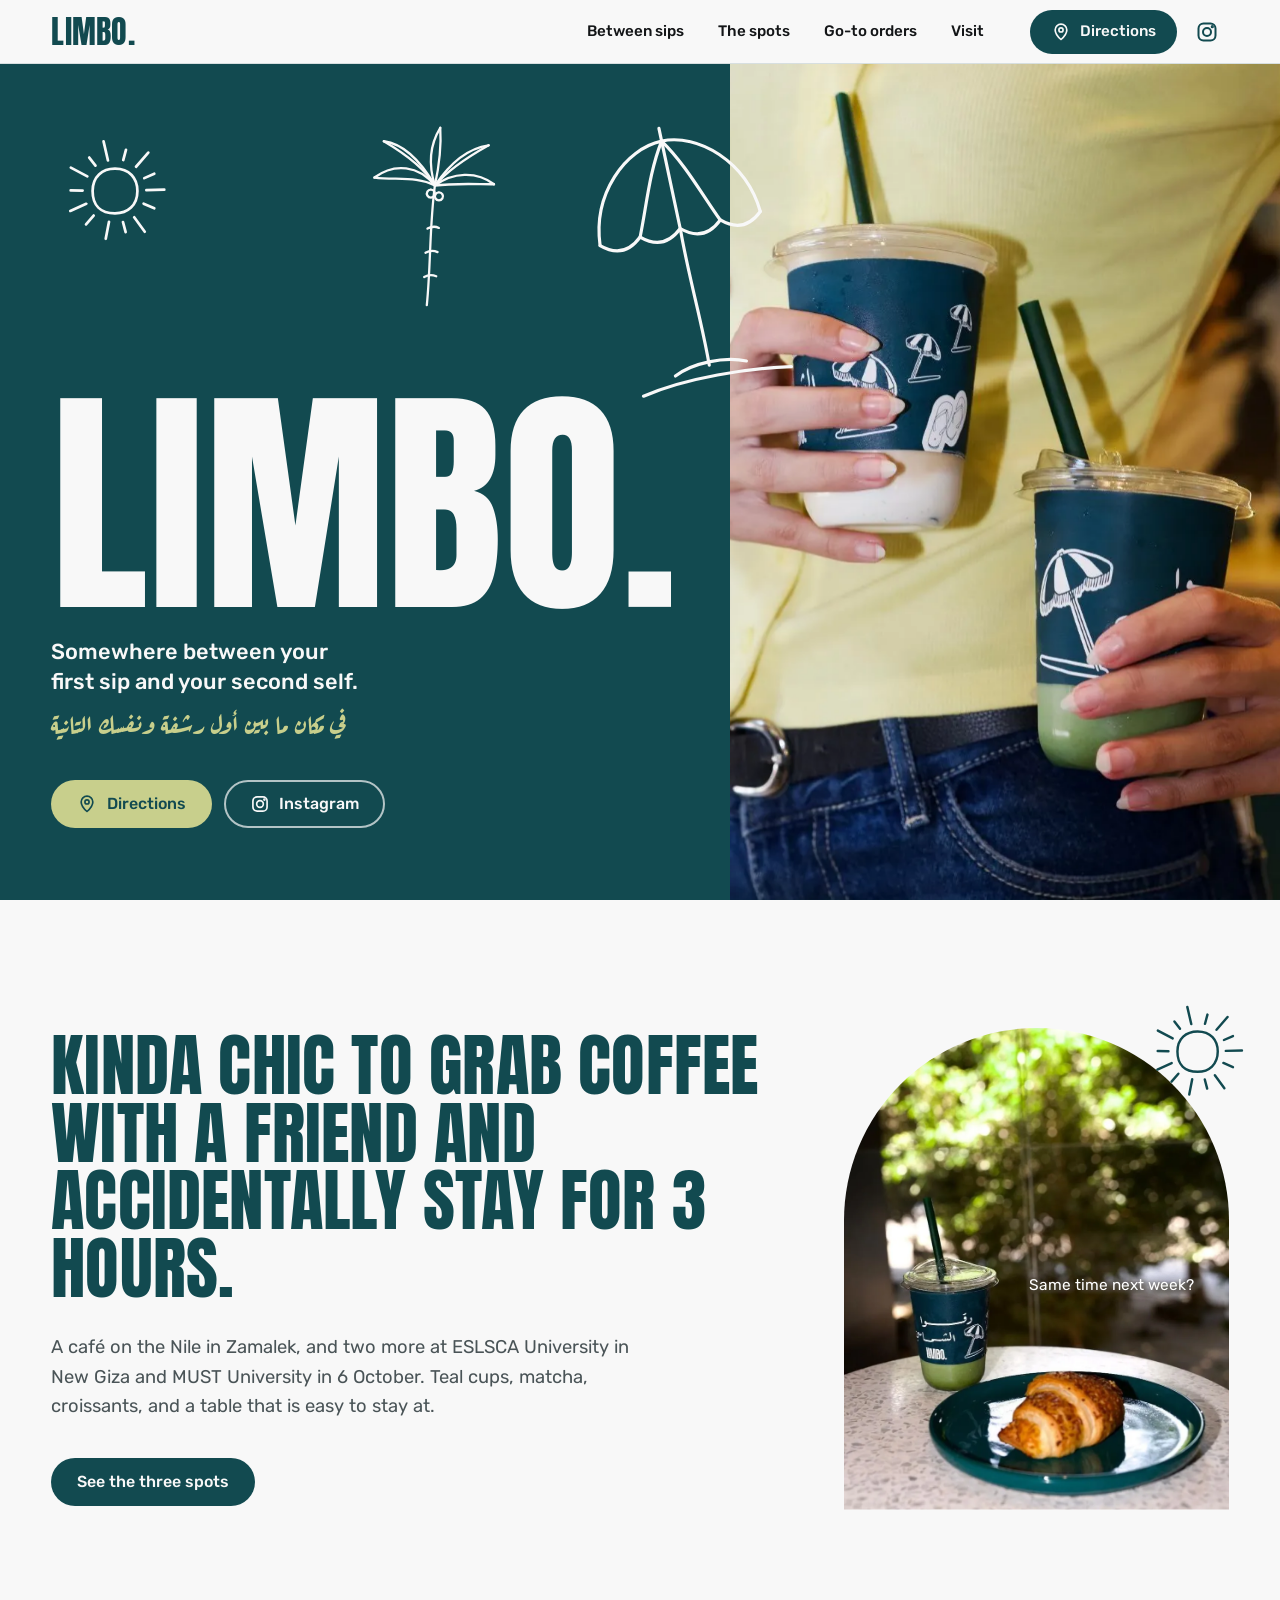
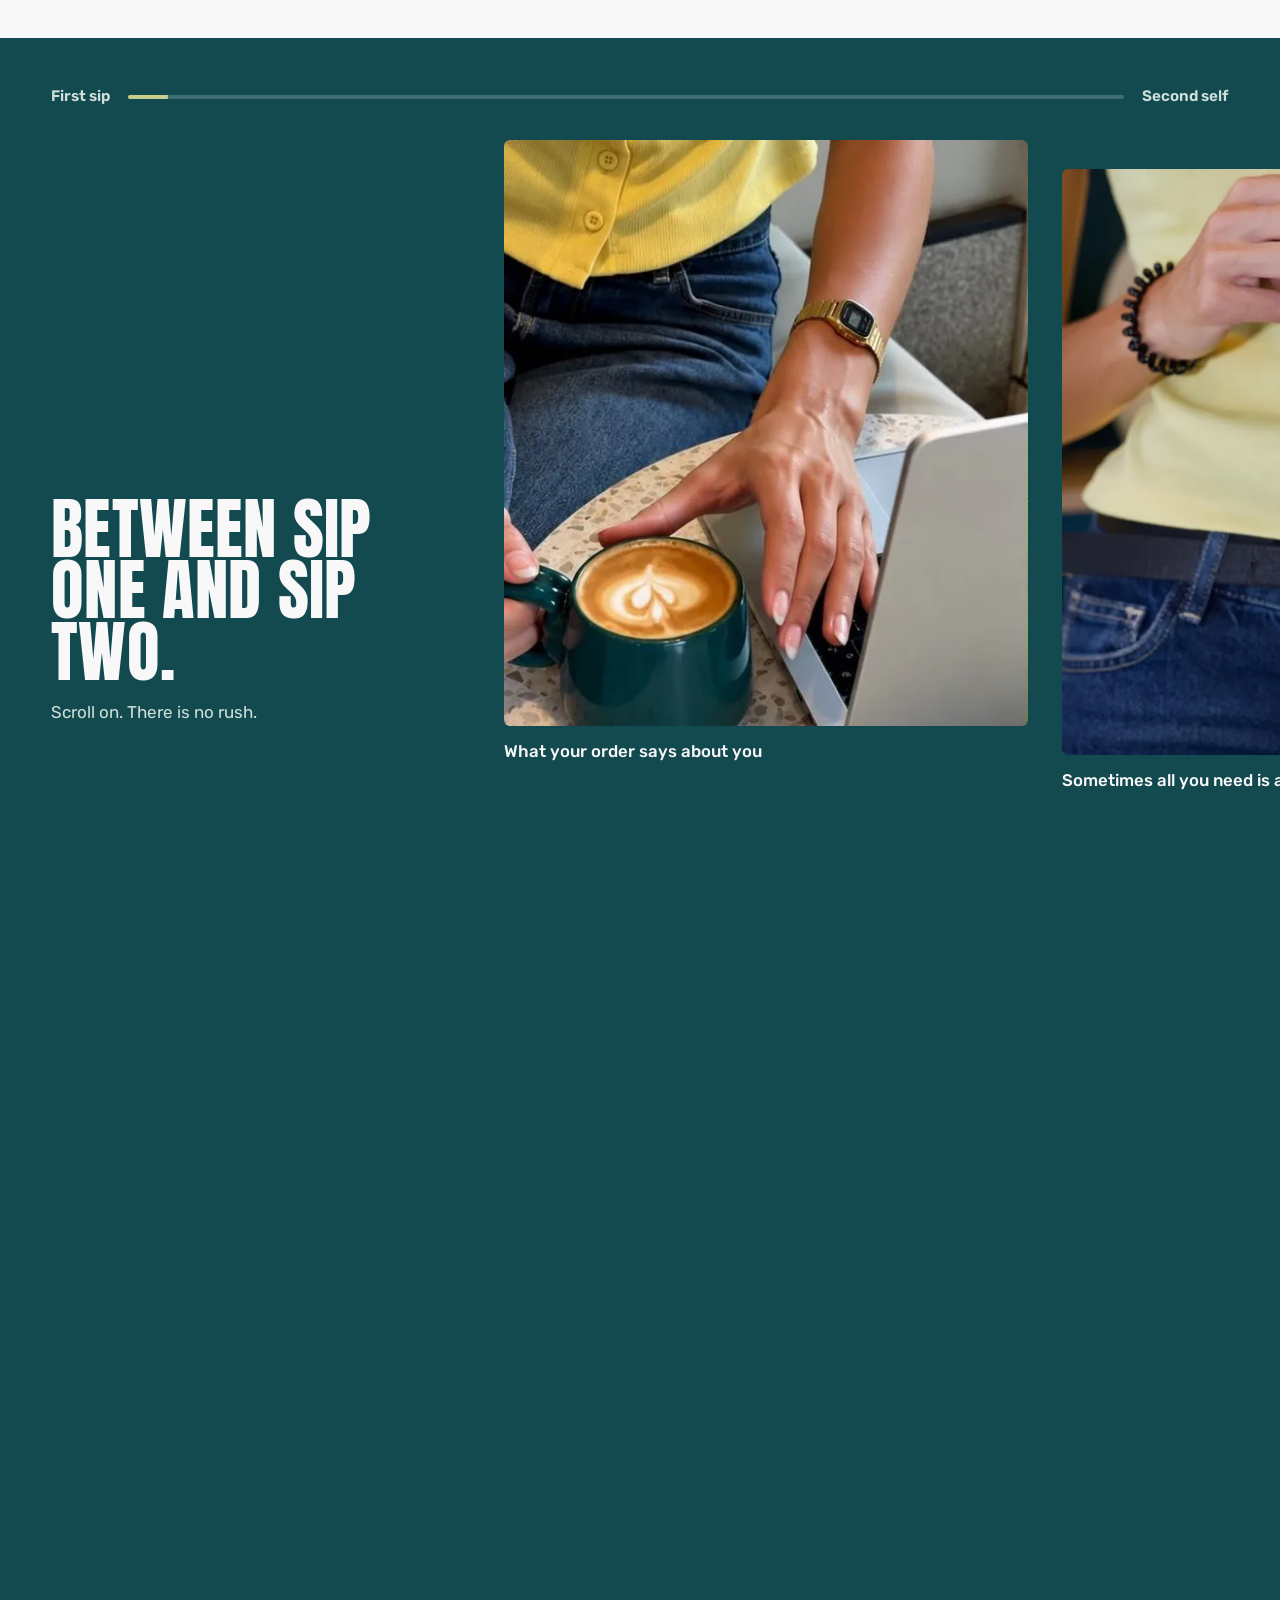
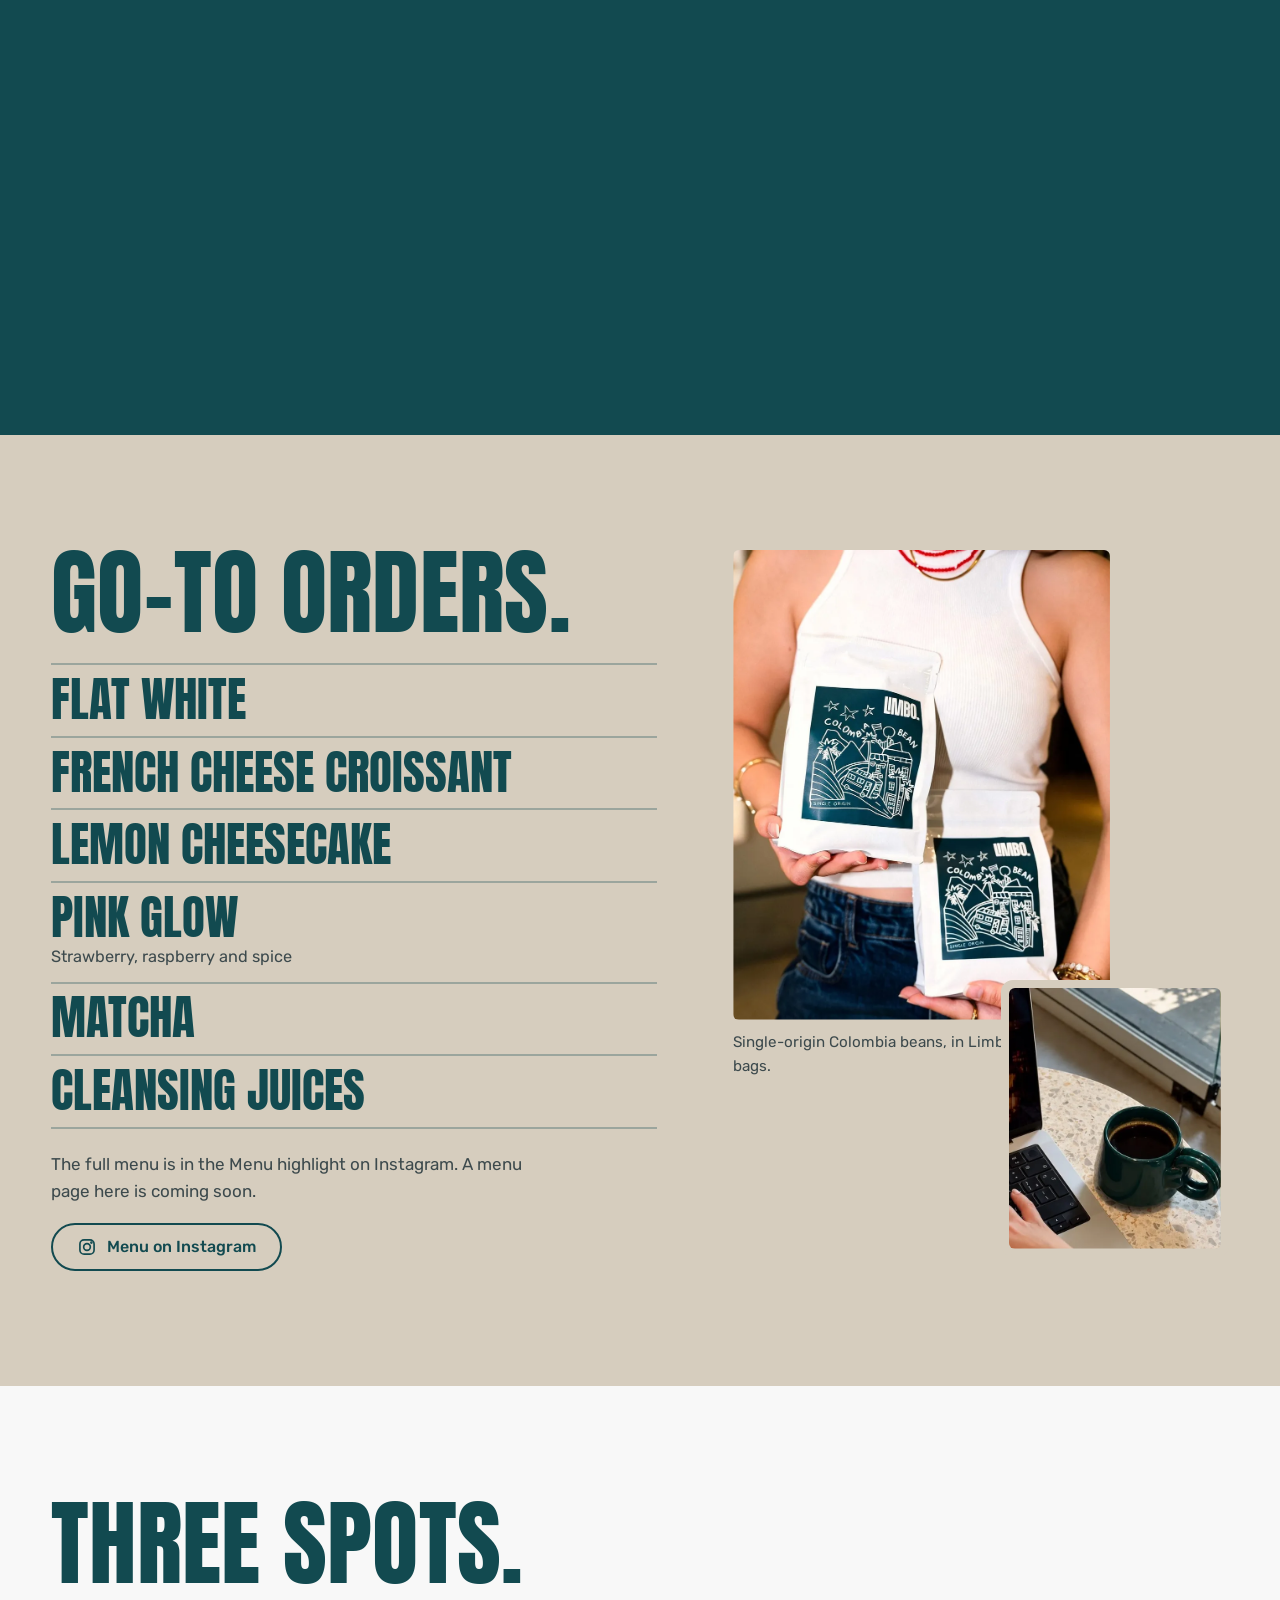
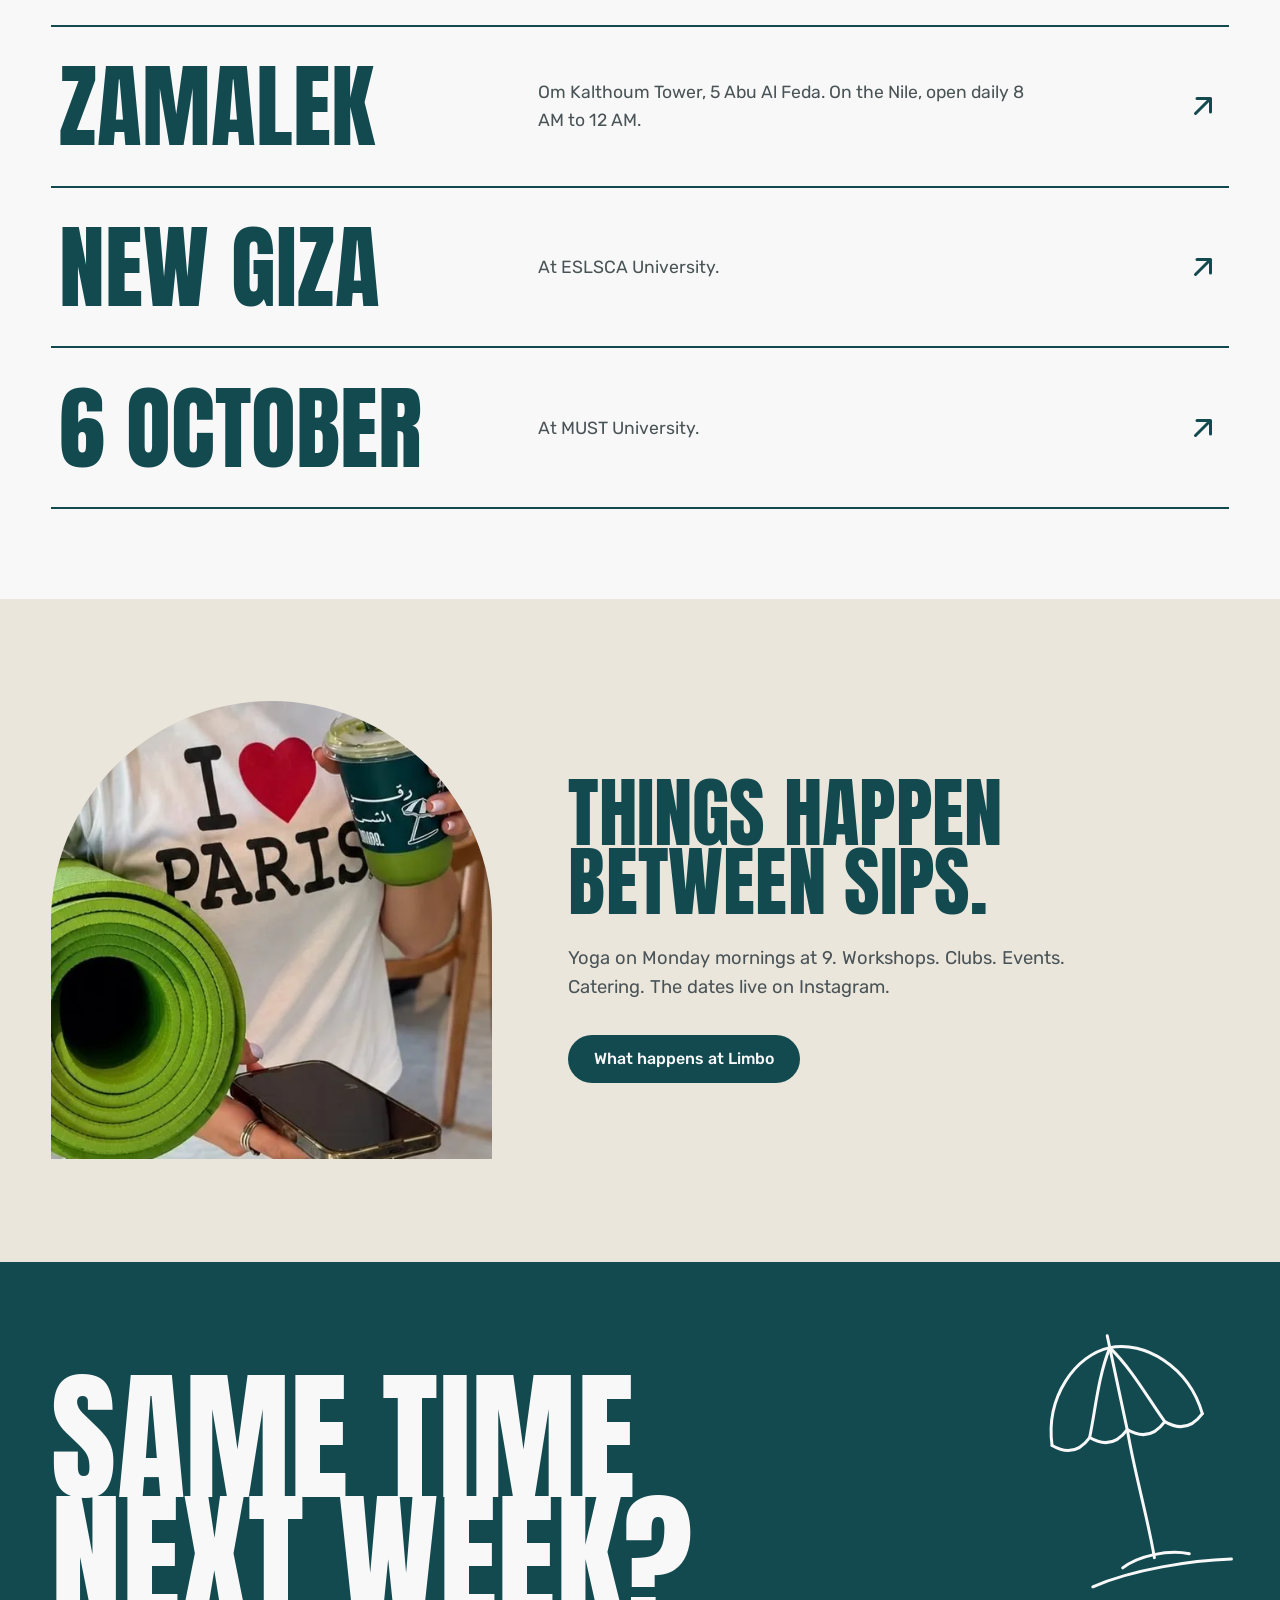
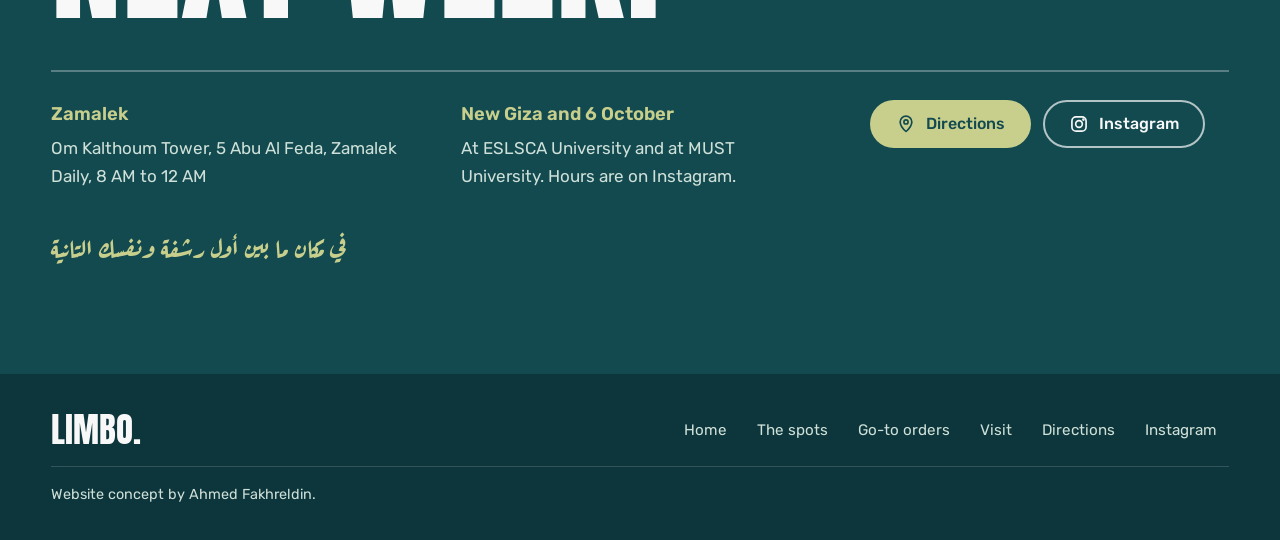
==== index.html @ 1293e7cb "Limbo website concept Co-Authored-By: Claude Opus 5.5 (1M context) <noreply@anthropic.com> Claude-Se" ====
<!doctype html>
<html lang="en">
<head>
<meta charset="utf-8">
<meta name="viewport" content="width=device-width, initial-scale=1">
<title>Limbo | Café in Zamalek, New Giza and 6 October</title>
<meta name="description" content="Limbo is a café between your first sip and your second self: on the Nile in Zamalek, and at ESLSCA University in New Giza and MUST University in 6 October. Directions and Instagram.">
<meta name="theme-color" content="#124a50">
<link rel="canonical" href="https://ahmedfakhr1.github.io/limbo-preview/">
<meta property="og:type" content="website">
<meta property="og:site_name" content="Limbo">
<meta property="og:title" content="Limbo | Café in Zamalek, New Giza and 6 October">
<meta property="og:description" content="Limbo is a café between your first sip and your second self: on the Nile in Zamalek, and at ESLSCA University in New Giza and MUST University in 6 October. Directions and Instagram.">
<meta property="og:url" content="https://ahmedfakhr1.github.io/limbo-preview/">
<meta property="og:image" content="https://ahmedfakhr1.github.io/limbo-preview/img/og.jpg">
<meta property="og:image:width" content="1200">
<meta property="og:image:height" content="630">
<meta property="og:image:alt" content="LIMBO. wordmark in white on teal beside two teal iced drinks held in hand">
<meta name="twitter:card" content="summary_large_image">
<meta name="twitter:title" content="Limbo | Café in Zamalek, New Giza and 6 October">
<meta name="twitter:description" content="Limbo is a café between your first sip and your second self: on the Nile in Zamalek, and at ESLSCA University in New Giza and MUST University in 6 October. Directions and Instagram.">
<meta name="twitter:image" content="https://ahmedfakhr1.github.io/limbo-preview/img/og.jpg">
<link rel="icon" type="image/png" sizes="32x32" href="img/icon-32.png">
<link rel="icon" type="image/png" sizes="48x48" href="img/icon-48.png">
<link rel="apple-touch-icon" href="img/icon-180.png">
<link rel="preload" href="fonts/a6f395c16349.woff2" as="font" type="font/woff2" crossorigin>
<link rel="preload" href="fonts/f673d854646d.woff2" as="font" type="font/woff2" crossorigin>
<link rel="stylesheet" href="fonts.css">
<link rel="stylesheet" href="site.css">
<script>document.documentElement.classList.add('js')</script>
<script type="application/ld+json">{"@context": "https://schema.org", "@type": "CafeOrCoffeeShop", "name": "Limbo", "description": "Somewhere between your first sip and your second self.", "slogan": "Somewhere between your first sip and your second self.", "url": "https://ahmedfakhr1.github.io/limbo-preview/", "image": "https://ahmedfakhr1.github.io/limbo-preview/img/og.jpg", "sameAs": ["https://www.instagram.com/limbo.cairo/"], "hasMap": "https://www.google.com/maps/search/?api=1&query=Limbo+Om+Kalthoum+Tower+5+Abu+Al+Feda+Zamalek+Cairo", "address": {"@type": "PostalAddress", "streetAddress": "Om Kalthoum Tower, 5 Abu Al Feda", "addressLocality": "Zamalek", "addressRegion": "Cairo", "addressCountry": "EG"}, "openingHoursSpecification": {"@type": "OpeningHoursSpecification", "dayOfWeek": ["Monday", "Tuesday", "Wednesday", "Thursday", "Friday", "Saturday", "Sunday"], "opens": "08:00", "closes": "00:00"}}</script>
</head>
<body class="p-home">
<a class="skip" href="#main">Skip to content</a>
<header class="hdr"><div class="in">
  <a class="brand" href="index.html" aria-label="Limbo, home">LIMBO.</a>
  <nav class="nav" aria-label="Main"><a href="index.html#between">Between sips</a><a href="spots.html">The spots</a><a href="index.html#bar">Go-to orders</a><a href="index.html#visit">Visit</a></nav>
  <div class="acts">
    <a class="btn btn-teal btn-sm hdir" href="https://www.google.com/maps/search/?api=1&query=Limbo+Om+Kalthoum+Tower+5+Abu+Al+Feda+Zamalek+Cairo" target="_blank" rel="noopener"><svg class="i" viewBox="0 0 24 24" fill="none" stroke="currentColor" stroke-width="2" stroke-linecap="round" stroke-linejoin="round" aria-hidden="true" focusable="false"><path d="M12 21s-7-6.2-7-11.5a7 7 0 0 1 14 0C19 14.8 12 21 12 21z"/><circle cx="12" cy="9.5" r="2.5"/></svg><span>Directions</span></a>
    <a class="ib hig" href="https://www.instagram.com/limbo.cairo/" target="_blank" rel="noopener" aria-label="Limbo on Instagram"><svg class="i" viewBox="0 0 24 24" fill="none" stroke="currentColor" stroke-width="2" stroke-linecap="round" stroke-linejoin="round" aria-hidden="true" focusable="false"><rect x="3.5" y="3.5" width="17" height="17" rx="5"/><circle cx="12" cy="12" r="4"/><circle cx="17.3" cy="6.7" r=".6" fill="currentColor"/></svg></a>
    <button class="ib burger" type="button" aria-expanded="false" aria-controls="mnav" aria-label="Open menu"><span class="o"><svg class="i" viewBox="0 0 24 24" fill="none" stroke="currentColor" stroke-width="2" stroke-linecap="round" stroke-linejoin="round" aria-hidden="true" focusable="false"><path d="M4 8h16M4 16h16"/></svg></span><span class="x"><svg class="i" viewBox="0 0 24 24" fill="none" stroke="currentColor" stroke-width="2" stroke-linecap="round" stroke-linejoin="round" aria-hidden="true" focusable="false"><path d="M6 6l12 12M18 6L6 18"/></svg></span></button>
  </div>
</div></header>
<nav id="mnav" aria-label="Mobile">
  <a href="index.html">Home</a>
  <a href="spots.html">The spots</a>
  <a href="index.html#between">Between sips</a>
  <a href="index.html#bar">Go-to orders</a>
  <a href="index.html#visit">Visit</a>
  <div class="mnav-s">
    <a href="https://www.google.com/maps/search/?api=1&query=Limbo+Om+Kalthoum+Tower+5+Abu+Al+Feda+Zamalek+Cairo" target="_blank" rel="noopener"><svg class="i" viewBox="0 0 24 24" fill="none" stroke="currentColor" stroke-width="2" stroke-linecap="round" stroke-linejoin="round" aria-hidden="true" focusable="false"><path d="M12 21s-7-6.2-7-11.5a7 7 0 0 1 14 0C19 14.8 12 21 12 21z"/><circle cx="12" cy="9.5" r="2.5"/></svg><span>Directions to Zamalek</span></a>
    <a href="https://www.instagram.com/limbo.cairo/" target="_blank" rel="noopener"><svg class="i" viewBox="0 0 24 24" fill="none" stroke="currentColor" stroke-width="2" stroke-linecap="round" stroke-linejoin="round" aria-hidden="true" focusable="false"><rect x="3.5" y="3.5" width="17" height="17" rx="5"/><circle cx="12" cy="12" r="4"/><circle cx="17.3" cy="6.7" r=".6" fill="currentColor"/></svg><span>Instagram @limbo.cairo</span></a>
  </div>
  <p class="mnav-ar" lang="ar" dir="rtl">في مكان ما بين أول رشفة ونفسك التانية</p>
</nav>
<main id="main">

<section class="hero on-dark" aria-labelledby="hero-h">
  <div class="hero-teal">
    <svg class="art sun a-hero-sun" viewBox="0 0 160 160" aria-hidden="true" focusable="false"><path pathLength="1" d="M52 80 C 52 62 64 52 80 52 C 98 52 108 64 108 80 C 108 98 96 108 80 108 C 62 108 52 98 52 80 Z" style="--d:0.20s"/><path pathLength="1" d="M119.2 79.0 L141.6 78.4" style="--d:0.55s"/><path pathLength="1" d="M115.8 95.8 L129.1 101.6" style="--d:0.60s"/><path pathLength="1" d="M104.0 112.8 L117.2 130.9" style="--d:0.65s"/><path pathLength="1" d="M90.0 118.8 L93.3 131.4" style="--d:0.70s"/><path pathLength="1" d="M72.5 118.5 L68.4 139.7" style="--d:0.75s"/><path pathLength="1" d="M53.3 110.7 L43.8 121.7" style="--d:0.80s"/><path pathLength="1" d="M44.0 96.0 L24.1 104.9" style="--d:0.85s"/><path pathLength="1" d="M39.5 79.5 L24.6 79.3" style="--d:0.90s"/><path pathLength="1" d="M45.4 61.7 L24.8 50.8" style="--d:0.95s"/><path pathLength="1" d="M55.6 48.3 L47.8 38.2" style="--d:1.00s"/><path pathLength="1" d="M71.2 41.8 L65.7 17.9" style="--d:1.05s"/><path pathLength="1" d="M90.3 41.3 L93.7 28.6" style="--d:1.10s"/><path pathLength="1" d="M106.3 49.7 L121.6 32.0" style="--d:1.15s"/><path pathLength="1" d="M116.6 63.9 L129.1 58.4" style="--d:1.20s"/></svg>
    <svg class="art palm a-hero-palm" viewBox="0 0 200 300" aria-hidden="true" focusable="false"><path pathLength="1" d="M92 292 C 98 232 96 172 104 114" style="--d:0.70s"/><path pathLength="1" d="M104 114 C 80 84 44 80 14 102" style="--d:0.80s"/><path pathLength="1" d="M104 114 C 78 100 46 106 14 102" style="--d:0.90s"/><path pathLength="1" d="M104 114 C 82 76 58 52 28 48" style="--d:1.00s"/><path pathLength="1" d="M104 114 C 90 90 62 68 28 48" style="--d:1.10s"/><path pathLength="1" d="M104 114 C 94 82 96 54 112 28" style="--d:1.20s"/><path pathLength="1" d="M104 114 C 110 86 114 58 112 28" style="--d:1.30s"/><path pathLength="1" d="M104 114 C 128 78 156 58 184 54" style="--d:1.40s"/><path pathLength="1" d="M104 114 C 122 92 152 72 184 54" style="--d:1.50s"/><path pathLength="1" d="M104 114 C 130 94 166 92 192 112" style="--d:1.60s"/><path pathLength="1" d="M104 114 C 132 110 166 112 192 112" style="--d:1.70s"/><path pathLength="1" d="M98 120 a6 6 0 1 0 0.1 0" style="--d:1.80s"/><path pathLength="1" d="M110 124 a6 6 0 1 0 0.1 0" style="--d:1.90s"/><path pathLength="1" d="M88 250 q9 -5 18 -1" style="--d:2.00s"/><path pathLength="1" d="M90 214 q9 -5 18 -1" style="--d:2.10s"/><path pathLength="1" d="M93 178 q9 -5 17 -1" style="--d:2.20s"/></svg>
    <svg class="art umbrella a-hero-umb" viewBox="0 0 220 300" aria-hidden="true" focusable="false"><g transform="rotate(-12 110 150)"><path pathLength="1" d="M22 118 C 26 62 70 22 110 22 C 150 22 194 62 198 118" style="--d:0.50s"/><path pathLength="1" d="M198 118 Q 176 138 154 118 Q 132 138 110 118 Q 88 138 66 118 Q 44 138 22 118" style="--d:0.66s"/><path pathLength="1" d="M110 22 L110 118" style="--d:0.82s"/><path pathLength="1" d="M110 22 C 90 52 80 86 66 118" style="--d:0.98s"/><path pathLength="1" d="M110 22 C 130 52 140 86 154 118" style="--d:1.14s"/><path pathLength="1" d="M110 22 L110 8" style="--d:1.30s"/><path pathLength="1" d="M110 120 C 108 170 112 220 110 268" style="--d:1.46s"/><path pathLength="1" d="M72 272 C 92 262 128 262 150 272" style="--d:1.62s"/><path pathLength="1" d="M34 286 C 84 276 150 280 196 288" style="--d:1.78s"/></g></svg>
    <div class="hero-copy">
      <h1 id="hero-h" class="wm">LIMBO.</h1>
      <p class="tag">Somewhere between your first sip and your second self.</p>
      <p class="ar" lang="ar" dir="rtl">في مكان ما بين أول رشفة ونفسك التانية</p>
      <div class="cta">
        <a class="btn btn-matcha" href="https://www.google.com/maps/search/?api=1&query=Limbo+Om+Kalthoum+Tower+5+Abu+Al+Feda+Zamalek+Cairo" target="_blank" rel="noopener"><svg class="i" viewBox="0 0 24 24" fill="none" stroke="currentColor" stroke-width="2" stroke-linecap="round" stroke-linejoin="round" aria-hidden="true" focusable="false"><path d="M12 21s-7-6.2-7-11.5a7 7 0 0 1 14 0C19 14.8 12 21 12 21z"/><circle cx="12" cy="9.5" r="2.5"/></svg><span>Directions</span></a>
        <a class="btn btn-ghost" href="https://www.instagram.com/limbo.cairo/" target="_blank" rel="noopener"><svg class="i" viewBox="0 0 24 24" fill="none" stroke="currentColor" stroke-width="2" stroke-linecap="round" stroke-linejoin="round" aria-hidden="true" focusable="false"><rect x="3.5" y="3.5" width="17" height="17" rx="5"/><circle cx="12" cy="12" r="4"/><circle cx="17.3" cy="6.7" r=".6" fill="currentColor"/></svg><span>Instagram</span></a>
      </div>
    </div>
  </div>
  <figure class="hero-photo"><img fetchpriority="high" src="img/hero-cups.webp" alt="Two Limbo iced drinks held at waist height: a latte in a teal cup printed with white beach umbrellas and flip-flops, and an iced matcha in a matching cup" width="1080" height="1118" decoding="async" sizes="(min-width: 900px) 45vw, 100vw"></figure>
</section>

<section class="intro" id="between" aria-labelledby="intro-h">
  <div class="in">
    <div class="intro-text">
      <h2 id="intro-h" data-reveal>Kinda chic to grab coffee with a friend and accidentally stay for 3 hours.</h2>
      <p data-reveal>A café on the Nile in Zamalek, and two more at ESLSCA University in New Giza and MUST University in 6 October. Teal cups, matcha, croissants, and a table that is easy to stay at.</p>
      <div class="intro-cta" data-reveal><a class="btn btn-teal" href="spots.html"><span>See the three spots</span></a></div>
    </div>
    <figure class="intro-photo" data-reveal>
      <img src="img/same-time.webp" alt="A teal Limbo cup of iced matcha beside a French cheese croissant on a dark green plate, on a terrazzo table with sunlit trees blurred behind" width="900" height="1125" loading="lazy" decoding="async" sizes="(min-width: 900px) 40vw, 100vw">
      <figcaption>Same time next week?</figcaption>
      <svg class="art sun a-intro-sun on-light" data-draw viewBox="0 0 160 160" aria-hidden="true" focusable="false"><path pathLength="1" d="M52 80 C 52 62 64 52 80 52 C 98 52 108 64 108 80 C 108 98 96 108 80 108 C 62 108 52 98 52 80 Z" style="--d:0.00s"/><path pathLength="1" d="M119.2 79.0 L141.6 78.4" style="--d:0.35s"/><path pathLength="1" d="M115.8 95.8 L129.1 101.6" style="--d:0.40s"/><path pathLength="1" d="M104.0 112.8 L117.2 130.9" style="--d:0.45s"/><path pathLength="1" d="M90.0 118.8 L93.3 131.4" style="--d:0.50s"/><path pathLength="1" d="M72.5 118.5 L68.4 139.7" style="--d:0.55s"/><path pathLength="1" d="M53.3 110.7 L43.8 121.7" style="--d:0.60s"/><path pathLength="1" d="M44.0 96.0 L24.1 104.9" style="--d:0.65s"/><path pathLength="1" d="M39.5 79.5 L24.6 79.3" style="--d:0.70s"/><path pathLength="1" d="M45.4 61.7 L24.8 50.8" style="--d:0.75s"/><path pathLength="1" d="M55.6 48.3 L47.8 38.2" style="--d:0.80s"/><path pathLength="1" d="M71.2 41.8 L65.7 17.9" style="--d:0.85s"/><path pathLength="1" d="M90.3 41.3 L93.7 28.6" style="--d:0.90s"/><path pathLength="1" d="M106.3 49.7 L121.6 32.0" style="--d:0.95s"/><path pathLength="1" d="M116.6 63.9 L129.1 58.4" style="--d:1.00s"/></svg>
    </figure>
  </div>
</section>

<section class="strip on-dark" id="strip" aria-labelledby="strip-h">
  <div class="pin">
    <div class="strip-head">
      <span class="sh-l">First sip</span>
      <span class="sh-line" aria-hidden="true"><i class="sh-fill"></i></span>
      <span class="sh-r">Second self</span>
    </div>
    <div class="track" tabindex="0" role="group" aria-label="Photos between sip one and sip two. Scroll or swipe sideways.">
      <div class="slide slide-intro">
        <svg class="art sun a-strip-sun" data-draw viewBox="0 0 160 160" aria-hidden="true" focusable="false"><path pathLength="1" d="M52 80 C 52 62 64 52 80 52 C 98 52 108 64 108 80 C 108 98 96 108 80 108 C 62 108 52 98 52 80 Z" style="--d:0.00s"/><path pathLength="1" d="M119.2 79.0 L141.6 78.4" style="--d:0.35s"/><path pathLength="1" d="M115.8 95.8 L129.1 101.6" style="--d:0.40s"/><path pathLength="1" d="M104.0 112.8 L117.2 130.9" style="--d:0.45s"/><path pathLength="1" d="M90.0 118.8 L93.3 131.4" style="--d:0.50s"/><path pathLength="1" d="M72.5 118.5 L68.4 139.7" style="--d:0.55s"/><path pathLength="1" d="M53.3 110.7 L43.8 121.7" style="--d:0.60s"/><path pathLength="1" d="M44.0 96.0 L24.1 104.9" style="--d:0.65s"/><path pathLength="1" d="M39.5 79.5 L24.6 79.3" style="--d:0.70s"/><path pathLength="1" d="M45.4 61.7 L24.8 50.8" style="--d:0.75s"/><path pathLength="1" d="M55.6 48.3 L47.8 38.2" style="--d:0.80s"/><path pathLength="1" d="M71.2 41.8 L65.7 17.9" style="--d:0.85s"/><path pathLength="1" d="M90.3 41.3 L93.7 28.6" style="--d:0.90s"/><path pathLength="1" d="M106.3 49.7 L121.6 32.0" style="--d:0.95s"/><path pathLength="1" d="M116.6 63.9 L129.1 58.4" style="--d:1.00s"/></svg>
        <h2 id="strip-h">Between sip one and sip two.</h2>
        <p>Scroll on. There is no rush.</p>
      </div>
      <figure class="slide" style="--ar:0.8940"><img src="img/latte-laptop.webp" alt="A latte with leaf-shaped milk art in a dark green mug on a terrazzo table, a hand on a laptop keyboard beside it" width="540" height="604" decoding="async"><figcaption>What your order says about you</figcaption></figure><figure class="slide" style="--ar:1.0817"><img src="img/pick-me-up.webp" alt="A hand stirring an iced latte in a teal Limbo cup printed with white beach umbrellas and Arabic lettering" width="900" height="832" decoding="async"><figcaption>Sometimes all you need is a little pick me up</figcaption></figure><figure class="slide" style="--ar:1.2048"><img src="img/go-to-order.webp" alt="A hand holding up an iced matcha in a teal cup with a white beach umbrella drawing, shelves lit by warm strip lights behind" width="900" height="747" decoding="async"><figcaption>Sometimes all you need is your go-to order</figcaption></figure><figure class="slide" style="--ar:1.0219"><img src="img/window-decal.webp" alt="The LIMBO. wordmark and a line of Arabic lettering on a glass panel that reflects a tall building" width="560" height="548" decoding="async"><figcaption>Kinda chic to have your order memorized by your local barista</figcaption></figure><figure class="slide" style="--ar:1.5464"><img src="img/coffee-run.webp" alt="A kraft takeaway carrier holding an iced matcha in a teal cup with a white sun drawing, next to a pink sachet" width="900" height="582" decoding="async"><figcaption>Kinda chic to have our little coffee run essentials</figcaption></figure><figure class="slide" style="--ar:0.8014"><img src="img/storefront.webp" alt="A guest in a white top and jeans outside the dark glass shopfront under the LIMBO. sign, holding a cardboard sign that reads Coffee costs less than therapy" width="900" height="1123" decoding="async"><figcaption>Coffee costs less than therapy</figcaption></figure><figure class="slide" style="--ar:0.9604"><img src="img/yoga-mat.webp" alt="A rolled green yoga mat under one arm and an iced matcha in a teal Limbo cup in the other hand" width="534" height="556" decoding="async"><figcaption>Monday mornings, 9 am: yoga</figcaption></figure>
      <div class="slide slide-end">
        <svg class="art palm a-strip-palm" data-draw viewBox="0 0 200 300" aria-hidden="true" focusable="false"><path pathLength="1" d="M92 292 C 98 232 96 172 104 114" style="--d:0.00s"/><path pathLength="1" d="M104 114 C 80 84 44 80 14 102" style="--d:0.10s"/><path pathLength="1" d="M104 114 C 78 100 46 106 14 102" style="--d:0.20s"/><path pathLength="1" d="M104 114 C 82 76 58 52 28 48" style="--d:0.30s"/><path pathLength="1" d="M104 114 C 90 90 62 68 28 48" style="--d:0.40s"/><path pathLength="1" d="M104 114 C 94 82 96 54 112 28" style="--d:0.50s"/><path pathLength="1" d="M104 114 C 110 86 114 58 112 28" style="--d:0.60s"/><path pathLength="1" d="M104 114 C 128 78 156 58 184 54" style="--d:0.70s"/><path pathLength="1" d="M104 114 C 122 92 152 72 184 54" style="--d:0.80s"/><path pathLength="1" d="M104 114 C 130 94 166 92 192 112" style="--d:0.90s"/><path pathLength="1" d="M104 114 C 132 110 166 112 192 112" style="--d:1.00s"/><path pathLength="1" d="M98 120 a6 6 0 1 0 0.1 0" style="--d:1.10s"/><path pathLength="1" d="M110 124 a6 6 0 1 0 0.1 0" style="--d:1.20s"/><path pathLength="1" d="M88 250 q9 -5 18 -1" style="--d:1.30s"/><path pathLength="1" d="M90 214 q9 -5 18 -1" style="--d:1.40s"/><path pathLength="1" d="M93 178 q9 -5 17 -1" style="--d:1.50s"/></svg>
        <h3>Second self.</h3>
        <p class="ar" lang="ar" dir="rtl">في مكان ما بين أول رشفة ونفسك التانية</p>
        <a class="btn btn-matcha" href="https://www.google.com/maps/search/?api=1&query=Limbo+Om+Kalthoum+Tower+5+Abu+Al+Feda+Zamalek+Cairo" target="_blank" rel="noopener"><svg class="i" viewBox="0 0 24 24" fill="none" stroke="currentColor" stroke-width="2" stroke-linecap="round" stroke-linejoin="round" aria-hidden="true" focusable="false"><path d="M12 21s-7-6.2-7-11.5a7 7 0 0 1 14 0C19 14.8 12 21 12 21z"/><circle cx="12" cy="9.5" r="2.5"/></svg><span>Directions</span></a>
      </div>
    </div>
  </div>
</section>


<section class="orders" id="bar" aria-labelledby="bar-h">
  <div class="in">
    <div class="orders-text">
      <h2 id="bar-h" data-reveal>Go-to orders.</h2>
      <ul class="olist" data-reveal><li><span class="on">Flat white</span></li><li><span class="on">French cheese croissant</span></li><li><span class="on">Lemon cheesecake</span></li><li><span class="on">Pink glow</span><span class="od">Strawberry, raspberry and spice</span></li><li><span class="on">Matcha</span></li><li><span class="on">Cleansing juices</span></li></ul>
      <p class="onote" data-reveal>The full menu is in the Menu highlight on Instagram. A menu page here is coming soon.</p>
      <div class="onote-cta" data-reveal><a class="btn btn-ghost-dark" href="https://www.instagram.com/limbo.cairo/" target="_blank" rel="noopener"><svg class="i" viewBox="0 0 24 24" fill="none" stroke="currentColor" stroke-width="2" stroke-linecap="round" stroke-linejoin="round" aria-hidden="true" focusable="false"><rect x="3.5" y="3.5" width="17" height="17" rx="5"/><circle cx="12" cy="12" r="4"/><circle cx="17.3" cy="6.7" r=".6" fill="currentColor"/></svg><span>Menu on Instagram</span></a></div>
    </div>
    <div class="orders-photos">
      <figure class="op-a" data-reveal><img src="img/bags.webp" alt="Two white coffee bags with a teal label drawn in white line art, marked Limbo, Colombia Bean and Single Origin, held in front of a white top" width="900" height="1123" loading="lazy" decoding="async" sizes="(min-width: 900px) 28vw, 60vw"><figcaption>Single-origin Colombia beans, in Limbo bags.</figcaption></figure>
      <figure class="op-b" data-reveal><img src="img/black-coffee.webp" alt="A black coffee in a dark green mug with a round handle on a terrazzo table, a laptop beside it" width="540" height="664" loading="lazy" decoding="async" sizes="(min-width: 900px) 22vw, 50vw"></figure>
    </div>
  </div>
</section>

<section class="teaser" aria-labelledby="teaser-h">
  <div class="in">
    <h2 id="teaser-h" data-reveal>Three spots.</h2>
    <ul class="rows">
      <li data-reveal><a href="spots.html#zamalek"><span class="rn">Zamalek</span><span class="rd">Om Kalthoum Tower, 5 Abu Al Feda. On the Nile, open daily 8 AM to 12 AM.</span><svg class="i" viewBox="0 0 24 24" fill="none" stroke="currentColor" stroke-width="2" stroke-linecap="round" stroke-linejoin="round" aria-hidden="true" focusable="false"><path d="M7 17L17 7M8 7h9v9"/></svg></a></li>
      <li data-reveal><a href="spots.html#new-giza"><span class="rn">New Giza</span><span class="rd">At ESLSCA University.</span><svg class="i" viewBox="0 0 24 24" fill="none" stroke="currentColor" stroke-width="2" stroke-linecap="round" stroke-linejoin="round" aria-hidden="true" focusable="false"><path d="M7 17L17 7M8 7h9v9"/></svg></a></li>
      <li data-reveal><a href="spots.html#6-october"><span class="rn">6 October</span><span class="rd">At MUST University.</span><svg class="i" viewBox="0 0 24 24" fill="none" stroke="currentColor" stroke-width="2" stroke-linecap="round" stroke-linejoin="round" aria-hidden="true" focusable="false"><path d="M7 17L17 7M8 7h9v9"/></svg></a></li>
    </ul>
  </div>
</section>

<section class="happen" aria-labelledby="happen-h">
  <div class="in">
    <figure class="hp-photo" data-reveal><img src="img/yoga-mat.webp" alt="A rolled green yoga mat under one arm and an iced matcha in a teal Limbo cup in the other hand" width="534" height="556" loading="lazy" decoding="async" sizes="(min-width: 900px) 34vw, 90vw"></figure>
    <div class="hp-text">
      <h2 id="happen-h" data-reveal>Things happen between sips.</h2>
      <p data-reveal>Yoga on Monday mornings at 9. Workshops. Clubs. Events. Catering. The dates live on Instagram.</p>
      <div data-reveal><a class="btn btn-teal" href="spots.html#happenings"><span>What happens at Limbo</span></a></div>
    </div>
  </div>
</section>

<section class="visit on-dark" id="visit" aria-labelledby="visit-h">
  <svg class="art umbrella a-visit-umb" data-draw viewBox="0 0 220 300" aria-hidden="true" focusable="false"><g transform="rotate(-12 110 150)"><path pathLength="1" d="M22 118 C 26 62 70 22 110 22 C 150 22 194 62 198 118" style="--d:0.00s"/><path pathLength="1" d="M198 118 Q 176 138 154 118 Q 132 138 110 118 Q 88 138 66 118 Q 44 138 22 118" style="--d:0.16s"/><path pathLength="1" d="M110 22 L110 118" style="--d:0.32s"/><path pathLength="1" d="M110 22 C 90 52 80 86 66 118" style="--d:0.48s"/><path pathLength="1" d="M110 22 C 130 52 140 86 154 118" style="--d:0.64s"/><path pathLength="1" d="M110 22 L110 8" style="--d:0.80s"/><path pathLength="1" d="M110 120 C 108 170 112 220 110 268" style="--d:0.96s"/><path pathLength="1" d="M72 272 C 92 262 128 262 150 272" style="--d:1.12s"/><path pathLength="1" d="M34 286 C 84 276 150 280 196 288" style="--d:1.28s"/></g></svg>
  <div class="in">
    <h2 id="visit-h" data-reveal>Same time<br>next week?</h2>
    <div class="visit-grid">
      <div data-reveal>
        <p class="vh">Zamalek</p>
        <p>Om Kalthoum Tower, 5 Abu Al Feda, Zamalek</p>
        <p>Daily, 8 AM to 12 AM</p>
      </div>
      <div data-reveal>
        <p class="vh">New Giza and 6 October</p>
        <p>At ESLSCA University and at MUST University. Hours are on Instagram.</p>
      </div>
      <div class="visit-cta" data-reveal>
        <a class="btn btn-matcha" href="https://www.google.com/maps/search/?api=1&query=Limbo+Om+Kalthoum+Tower+5+Abu+Al+Feda+Zamalek+Cairo" target="_blank" rel="noopener"><svg class="i" viewBox="0 0 24 24" fill="none" stroke="currentColor" stroke-width="2" stroke-linecap="round" stroke-linejoin="round" aria-hidden="true" focusable="false"><path d="M12 21s-7-6.2-7-11.5a7 7 0 0 1 14 0C19 14.8 12 21 12 21z"/><circle cx="12" cy="9.5" r="2.5"/></svg><span>Directions</span></a>
        <a class="btn btn-ghost" href="https://www.instagram.com/limbo.cairo/" target="_blank" rel="noopener"><svg class="i" viewBox="0 0 24 24" fill="none" stroke="currentColor" stroke-width="2" stroke-linecap="round" stroke-linejoin="round" aria-hidden="true" focusable="false"><rect x="3.5" y="3.5" width="17" height="17" rx="5"/><circle cx="12" cy="12" r="4"/><circle cx="17.3" cy="6.7" r=".6" fill="currentColor"/></svg><span>Instagram</span></a>
      </div>
    </div>
    <p class="ar" lang="ar" dir="rtl" data-reveal>في مكان ما بين أول رشفة ونفسك التانية</p>
  </div>
</section>

</main>
<footer class="ftr on-dark"><div class="in">
  <a class="fbrand" href="index.html" aria-label="Limbo, home">LIMBO.</a>
  <nav class="fnav" aria-label="Footer">
    <a href="index.html">Home</a><a href="spots.html">The spots</a><a href="index.html#bar">Go-to orders</a><a href="index.html#visit">Visit</a>
    <a href="https://www.google.com/maps/search/?api=1&query=Limbo+Om+Kalthoum+Tower+5+Abu+Al+Feda+Zamalek+Cairo" target="_blank" rel="noopener">Directions</a><a href="https://www.instagram.com/limbo.cairo/" target="_blank" rel="noopener">Instagram</a>
  </nav>
  <p class="fsmall">Website concept by Ahmed Fakhreldin.</p>
</div></footer>
<div class="mbar" role="region" aria-label="Quick actions">
  <a class="btn btn-teal" href="https://www.google.com/maps/search/?api=1&query=Limbo+Om+Kalthoum+Tower+5+Abu+Al+Feda+Zamalek+Cairo" target="_blank" rel="noopener"><svg class="i" viewBox="0 0 24 24" fill="none" stroke="currentColor" stroke-width="2" stroke-linecap="round" stroke-linejoin="round" aria-hidden="true" focusable="false"><path d="M12 21s-7-6.2-7-11.5a7 7 0 0 1 14 0C19 14.8 12 21 12 21z"/><circle cx="12" cy="9.5" r="2.5"/></svg><span>Directions</span></a>
  <a class="btn btn-kraft" href="https://www.instagram.com/limbo.cairo/" target="_blank" rel="noopener"><svg class="i" viewBox="0 0 24 24" fill="none" stroke="currentColor" stroke-width="2" stroke-linecap="round" stroke-linejoin="round" aria-hidden="true" focusable="false"><rect x="3.5" y="3.5" width="17" height="17" rx="5"/><circle cx="12" cy="12" r="4"/><circle cx="17.3" cy="6.7" r=".6" fill="currentColor"/></svg><span>Instagram</span></a>
</div>
<script src="app.js"></script>
</body>
</html>
---- fonts.css ----
/* latin */ @font-face { font-family: 'Anton'; font-style: normal; font-weight: 400; font-display: swap; src: url(fonts/a6f395c16349.woff2) format('woff2'); unicode-range: U+0000-00FF, U+0131, U+0152-0153, U+02BB-02BC, U+02C6, U+02DA, U+02DC, U+0304, U+0308, U+0329, U+2000-206F, U+20AC, U+2122, U+2191, U+2193, U+2212, U+2215, U+FEFF, U+FFFD; }
/* latin */ @font-face { font-family: 'Rubik'; font-style: normal; font-weight: 400 700; font-display: swap; src: url(fonts/f673d854646d.woff2) format('woff2'); unicode-range: U+0000-00FF, U+0131, U+0152-0153, U+02BB-02BC, U+02C6, U+02DA, U+02DC, U+0304, U+0308, U+0329, U+2000-206F, U+20AC, U+2122, U+2191, U+2193, U+2212, U+2215, U+FEFF, U+FFFD; }
/* arabic */ @font-face { font-family: 'Aref Ruqaa'; font-style: normal; font-weight: 700; font-display: swap; src: url(fonts/0dd1a6b4b131.woff2) format('woff2'); unicode-range: U+0600-06FF, U+0750-077F, U+0870-0891, U+0897-08E1, U+08E3-08FF, U+200C-200E, U+2010-2011, U+204F, U+2E41, U+FB50-FDFF, U+FE70-FE74, U+FE76-FEFC, U+102E0-102FB, U+10E60-10E7E, U+10EC2-10EC7, U+10EC9-10EEE, U+10EF0-10EFF, U+1EE00-1EE03, U+1EE05-1EE1F, U+1EE21-1EE22, U+1EE24, U+1EE27, U+1EE29-1EE32, U+1EE34-1EE37, U+1EE39, U+1EE3B, U+1EE42, U+1EE47, U+1EE49, U+1EE4B, U+1EE4D-1EE4F, U+1EE51-1EE52, U+1EE54, U+1EE57, U+1EE59, U+1EE5B, U+1EE5D, U+1EE5F, U+1EE61-1EE62, U+1EE64, U+1EE67-1EE6A, U+1EE6C-1EE72, U+1EE74-1EE77, U+1EE79-1EE7C, U+1EE7E, U+1EE80-1EE89, U+1EE8B-1EE9B, U+1EEA1-1EEA3, U+1EEA5-1EEA9, U+1EEAB-1EEBB, U+1EEF0-1EEF1; }
---- site.css ----
:root{
  --teal:#124a50;--teal-deep:#0c363b;--paper:#f8f8f8;--kraft:#d6cdbe;--kraft-lt:#ebe6dc;
  --matcha:#c8cf8c;--matcha-ink:#5d6830;--ink:#131517;--muted:#4a5457;--soft:#cfe0d8;
  --hdr:64px;--gut:clamp(20px,4vw,56px);--maxw:1320px;
  --display:'Anton','Impact','Arial Narrow',sans-serif;
  --body:'Rubik',system-ui,-apple-system,'Segoe UI',sans-serif;
  --arabic:'Aref Ruqaa','Noto Naskh Arabic',serif;
}
*,*::before,*::after{box-sizing:border-box}
html{scroll-behavior:smooth;-webkit-text-size-adjust:100%;overflow-x:clip}
body{margin:0;background:var(--paper);color:var(--ink);font:400 1.0625rem/1.6 var(--body);overflow-x:clip;-webkit-font-smoothing:antialiased}
img{max-width:100%;height:auto}
[id]{scroll-margin-top:calc(var(--hdr) + 12px)}
h1,h2,h3,p,ul,dl,dd,figure{margin:0}
ul{padding:0;list-style:none}
a{color:inherit}
:focus-visible{outline:3px solid var(--teal);outline-offset:3px;border-radius:4px}
.on-dark :focus-visible,.hero-teal :focus-visible,#mnav :focus-visible,.ftr :focus-visible{outline-color:var(--matcha)}
.skip{position:absolute;left:12px;top:-80px;z-index:100;background:var(--teal);color:#fff;padding:12px 18px;border-radius:10px;text-decoration:none;font-weight:500}
.skip:focus{top:12px}
.in{width:100%;max-width:calc(var(--maxw) + 2 * var(--gut));margin-inline:auto;padding-inline:var(--gut)}

/* ---------- header */
.hdr{position:sticky;top:0;z-index:50;height:var(--hdr);background:rgba(248,248,248,.94);-webkit-backdrop-filter:blur(10px);backdrop-filter:blur(10px);border-bottom:1px solid rgba(18,74,80,.14)}
.hdr .in{height:100%;display:flex;align-items:center;gap:20px}
.brand{font:400 2rem/1 var(--display);color:var(--teal);text-decoration:none;letter-spacing:.01em;display:inline-flex;align-items:center;min-height:44px}
.nav{display:flex;gap:6px;margin-left:auto}
.nav a{display:inline-flex;align-items:center;min-height:44px;padding:0 14px;border-radius:999px;font-weight:500;font-size:.95rem;text-decoration:none;color:var(--ink);transition:background .2s,color .2s}
.nav a:hover{background:var(--kraft-lt)}
.nav a[aria-current="page"]{color:var(--teal);box-shadow:inset 0 -3px 0 var(--matcha-ink)}
.acts{display:flex;align-items:center;gap:8px;margin-left:12px}
.ib{width:44px;height:44px;display:grid;place-items:center;border:0;background:none;color:var(--teal);border-radius:50%;cursor:pointer;padding:0;text-decoration:none}
.ib:hover{background:var(--kraft-lt)}
.ib .i{width:24px;height:24px}
.burger{display:none}
.burger .x{display:none}
.burger[aria-expanded="true"] .o{display:none}
.burger[aria-expanded="true"] .x{display:grid}
.i{width:20px;height:20px;flex:none}

/* ---------- buttons */
.btn{display:inline-flex;align-items:center;justify-content:center;gap:.6rem;min-height:48px;padding:0 1.5rem;border-radius:999px;font:500 1rem/1 var(--body);text-decoration:none;border:2px solid transparent;cursor:pointer;transition:transform .2s,background .2s,color .2s,border-color .2s}
.btn:hover{transform:translateY(-2px)}
.btn-sm{min-height:44px;padding:0 1.15rem;font-size:.95rem}
.btn-teal{background:var(--teal);color:var(--paper)}
.btn-teal:hover{background:var(--teal-deep)}
.btn-matcha{background:var(--matcha);color:var(--teal)}
.btn-matcha:hover{background:#d9dfa8}
.btn-kraft{background:var(--kraft);color:var(--teal)}
.btn-ghost{border-color:rgba(248,248,248,.7);color:var(--paper)}
.btn-ghost:hover{background:var(--paper);color:var(--teal)}
.btn-ghost-dark{border-color:var(--teal);color:var(--teal)}
.btn-ghost-dark:hover{background:var(--teal);color:var(--paper)}

/* ---------- mobile drawer */
#mnav{position:fixed;inset:var(--hdr) 0 0 0;z-index:49;background:var(--teal);color:var(--paper);padding:20px var(--gut) 110px;display:flex;flex-direction:column;overflow:auto;visibility:hidden;opacity:0;transform:translateY(-12px);transition:opacity .25s,transform .25s,visibility 0s .25s}
#mnav.open{visibility:visible;opacity:1;transform:none;transition:opacity .25s,transform .25s}
#mnav>a{font:400 clamp(2.6rem,12vw,3.6rem)/1 var(--display);text-transform:uppercase;text-decoration:none;display:flex;align-items:center;min-height:62px;border-bottom:1px solid rgba(248,248,248,.18)}
.mnav-s{display:flex;flex-direction:column;gap:4px;margin-top:22px}
.mnav-s a{display:flex;align-items:center;gap:12px;min-height:48px;text-decoration:none;font-weight:500;color:var(--soft)}
.mnav-ar{margin-top:18px;font:700 1.5rem/1.8 var(--arabic);color:var(--matcha);text-align:left}
html.nav-open{overflow:hidden}

/* ---------- mobile action bar */
.mbar{position:fixed;left:0;right:0;bottom:0;z-index:48;display:none;gap:10px;padding:10px var(--gut) calc(10px + env(safe-area-inset-bottom));background:rgba(248,248,248,.96);-webkit-backdrop-filter:blur(8px);backdrop-filter:blur(8px);border-top:1px solid rgba(18,74,80,.16)}
.mbar .btn{flex:1;min-height:48px;padding:0 .8rem}

/* ---------- line art */
.art{display:block;fill:none;stroke:currentColor;stroke-width:3.4;stroke-linecap:round;stroke-linejoin:round;color:var(--paper);overflow:visible}
.art.on-light{color:var(--teal)}
.art path{stroke-dasharray:1;stroke-dashoffset:0}
.js .art path{stroke-dashoffset:1}
.js .hero .art path,.js .phero .art path,.js .art.is-in path{animation:draw 1.5s cubic-bezier(.55,0,.25,1) var(--d,0s) both}
@keyframes draw{from{stroke-dashoffset:1}to{stroke-dashoffset:0}}

/* ---------- shared type */
.wm{font-family:var(--display);font-weight:400;text-transform:uppercase;line-height:.84;letter-spacing:.003em}
.tag{font:500 clamp(1.15rem,1.7vw,1.6rem)/1.35 var(--body);text-wrap:balance}
.ar{font:700 clamp(1.4rem,2vw,1.9rem)/1.7 var(--arabic);color:var(--matcha);text-align:left}
h2{font:400 clamp(3rem,7.4vw,7.4rem)/.9 var(--display);text-transform:uppercase;letter-spacing:.003em;color:var(--teal)}
.on-dark h2{color:var(--paper)}

/* ---------- hero */
.hero{display:grid;grid-template-columns:minmax(0,1.14fr) minmax(0,.86fr);min-height:clamp(620px,calc(100svh - var(--hdr)),980px);background:var(--teal)}
.hero-teal{position:relative;z-index:2;display:flex;align-items:flex-end;color:var(--paper);padding:clamp(40px,6vh,72px) 0 clamp(44px,8vh,88px) max(var(--gut),calc((100vw - var(--maxw)) / 2))}
.hero-copy{position:relative;z-index:2;padding-right:var(--gut);width:100%}
.hero .wm{font-size:min(19vw,17.5rem);color:var(--paper)}
.hero .tag{margin-top:clamp(20px,3.4vh,34px);max-width:19em;text-wrap:balance}
.hero .ar{margin-top:.5rem}
.cta{display:flex;flex-wrap:wrap;gap:12px;margin-top:clamp(20px,3.6vh,36px)}
.a-hero-sun{position:absolute;top:clamp(30px,7vh,76px);left:max(var(--gut),calc((100vw - var(--maxw)) / 2));width:clamp(90px,10vw,160px)}
.a-hero-palm{position:absolute;top:clamp(20px,5vh,56px);right:clamp(150px,18vw,290px);width:clamp(96px,10.5vw,170px)}
.a-hero-umb{position:absolute;top:clamp(26px,6vh,64px);right:calc(-1 * clamp(34px,4.6vw,74px));width:clamp(140px,16vw,260px);z-index:3}
.hero-photo{position:relative;overflow:hidden;min-height:0;background:var(--teal-deep)}
.hero-photo img{position:absolute;inset:0;width:100%;height:100%;object-fit:cover;object-position:60% 40%}
.js .hero-photo img{animation:wipe 1.4s cubic-bezier(.7,0,.2,1) .1s both}
@keyframes wipe{from{clip-path:inset(0 0 0 100%);transform:scale(1.08)}to{clip-path:inset(0);transform:none}}

/* ---------- intro */
.intro{padding:clamp(72px,10vw,150px) 0}
.intro .in{display:grid;grid-template-columns:minmax(0,1.3fr) minmax(0,.7fr);gap:clamp(32px,6vw,100px);align-items:center}
.intro h2{font-size:clamp(2.4rem,5.4vw,5.3rem);line-height:.98;margin-bottom:clamp(20px,2.4vw,32px)}
.intro p{max-width:33em;color:var(--muted);font-size:1.15rem}
.intro-cta{margin-top:clamp(24px,3vw,36px)}
.intro-photo{position:relative;container-type:inline-size}
.intro-photo img{display:block;width:100%;border-radius:999px 999px 0 0}
.intro-photo figcaption{position:absolute;left:48%;top:51.5%;white-space:nowrap;color:#fff;font:400 max(15px,4cqw)/1.2 var(--body);text-shadow:0 1px 14px rgba(0,0,0,.4)}
.a-intro-sun{position:absolute;top:-34px;right:-26px;width:clamp(84px,9vw,128px)}

/* ---------- strip */
.strip{background:var(--teal);color:var(--paper);position:relative;--sh:min(56svh,420px)}
.strip .pin{display:flex;flex-direction:column;padding-block:clamp(36px,6vw,64px) clamp(36px,6vw,64px)}
.strip-head{display:flex;align-items:center;gap:18px;padding-inline:var(--gut);font:600 .95rem/1 var(--body);color:var(--soft)}
.sh-line{flex:1;height:4px;border-radius:4px;background:rgba(248,248,248,.2);position:relative;overflow:hidden}
.sh-fill{position:absolute;inset:0;background:var(--matcha);transform-origin:left;transform:scaleX(var(--p,0.04))}
.track{display:flex;align-items:flex-start;gap:clamp(20px,2.6vw,40px);padding:clamp(22px,4vh,40px) var(--gut) 8px;overflow-x:auto;scroll-snap-type:x proximity;scrollbar-width:none;-webkit-overflow-scrolling:touch}
.track::-webkit-scrollbar{display:none}
.slide{flex:none;position:relative}
figure.slide{width:min(calc(var(--sh) * var(--ar)),78vw);scroll-snap-align:center}
figure.slide:nth-of-type(even){margin-top:clamp(14px,3.2vh,40px)}
figure.slide img{display:block;width:100%;height:var(--sh);object-fit:cover;border-radius:6px}
figure.slide figcaption{margin-top:14px;font:500 1.05rem/1.35 var(--body);color:var(--paper);max-width:24em}
.slide-intro,.slide-end{height:var(--sh);width:min(82vw,420px);display:flex;flex-direction:column;justify-content:flex-end;scroll-snap-align:start}
.slide-intro h2{font-size:clamp(3rem,5.2vw,5.2rem);line-height:.92;color:var(--paper)}
.slide-intro p{margin-top:16px;color:var(--soft);max-width:18em}
.slide-end{width:min(82vw,400px)}
.slide-end h3{font:400 clamp(3rem,5.2vw,5.2rem)/.92 var(--display);text-transform:uppercase}
.slide-end .ar{margin:10px 0 18px}
.slide-end .btn{align-self:flex-start}
.a-strip-sun{position:absolute;top:0;left:0;width:clamp(70px,8vw,120px)}
.a-strip-palm{position:absolute;top:-4px;right:0;width:clamp(70px,8vw,120px)}
.strip.is-pinned{--sh:clamp(260px,calc(100svh - var(--hdr) - 250px),680px)}
.strip.is-pinned .pin{position:sticky;top:var(--hdr);height:calc(100svh - var(--hdr));overflow:hidden;justify-content:center;padding-block:0}
.strip.is-pinned .track{overflow:visible;width:max-content;min-width:100%;scroll-snap-type:none;will-change:transform;padding-right:calc(var(--gut) * 2)}

/* ---------- go-to orders */
.orders{background:var(--kraft);padding:clamp(72px,9vw,140px) 0}
.orders .in{display:grid;grid-template-columns:minmax(0,1.1fr) minmax(0,.9fr);gap:clamp(36px,6vw,100px);align-items:start}
.orders h2{margin-bottom:.3em}
.olist li{display:flex;flex-direction:column;gap:2px;padding:.6rem 0 .7rem;border-top:2px solid rgba(18,74,80,.3)}
.olist li:last-child{border-bottom:2px solid rgba(18,74,80,.3)}
.on{font:400 clamp(1.9rem,3.7vw,3.5rem)/1.05 var(--display);text-transform:uppercase;color:var(--teal);transition:padding .3s}
.olist li:hover .on{padding-left:.35em}
.od{font-size:1.02rem;color:#3d4a4d}
.onote{margin-top:22px;max-width:30em;color:#3d4a4d}
.onote-cta{margin-top:18px}
.orders-photos{position:relative;padding-bottom:36%}
.orders-photos figure{margin:0}
.op-a{width:76%}
.op-a img,.op-b img{display:block;width:100%;border-radius:6px}
.op-a figcaption{margin-top:10px;font-size:.95rem;color:#3d4a4d;max-width:20em}
.op-b{position:absolute;right:0;bottom:0;width:46%;border:8px solid var(--kraft);border-radius:12px;background:var(--kraft)}

/* ---------- spots teaser */
.teaser{padding:clamp(72px,9vw,130px) 0 clamp(60px,7vw,100px)}
.rows{margin-top:clamp(22px,3vw,40px);border-bottom:2px solid var(--teal)}
.rows li{border-top:2px solid var(--teal)}
.rows a{display:grid;grid-template-columns:minmax(0,.85fr) minmax(0,1.15fr) 44px;align-items:center;gap:24px;padding:clamp(18px,2.6vw,34px) 8px;text-decoration:none;color:var(--teal);transition:background .25s,color .25s,padding .25s}
.rn{font:400 clamp(2.8rem,7.2vw,6.6rem)/1 var(--display);text-transform:uppercase}
.rd{font-size:1.1rem;color:var(--muted);max-width:28em;transition:color .25s}
.rows .i{width:36px;height:36px;justify-self:end}
.rows a:hover,.rows a:focus-visible{background:var(--teal);color:var(--paper);padding-inline:24px;border-radius:0}
.rows a:hover .rd,.rows a:focus-visible .rd{color:var(--soft)}

/* ---------- happenings teaser */
.happen{background:var(--kraft-lt);padding:clamp(64px,8vw,120px) 0}
.happen .in{display:grid;grid-template-columns:minmax(0,.8fr) minmax(0,1.2fr);gap:clamp(32px,6vw,100px);align-items:center}
.hp-photo img{display:block;width:100%;border-radius:999px 999px 0 0}
.hp-text h2{font-size:clamp(2.8rem,6vw,5.8rem);margin-bottom:clamp(18px,2.4vw,28px)}
.hp-text p{max-width:30em;color:var(--muted);font-size:1.15rem;margin-bottom:clamp(22px,3vw,32px)}

/* ---------- visit */
.visit{position:relative;background:var(--teal);color:var(--paper);padding:clamp(72px,9vw,140px) 0 clamp(64px,8vw,110px);overflow:clip}
.visit h2{font-size:clamp(3.6rem,11vw,11rem);line-height:.86;margin-bottom:clamp(28px,4vw,52px)}
.visit-grid{display:grid;grid-template-columns:repeat(3,minmax(0,1fr));gap:clamp(24px,4vw,64px);align-items:start;border-top:2px solid rgba(248,248,248,.3);padding-top:28px}
.visit-grid p{color:var(--soft)}
.visit-grid .vh{font-weight:600;font-size:1.15rem;color:var(--matcha);margin-bottom:.35rem}
.visit-cta{display:flex;flex-wrap:wrap;gap:12px}
.visit .ar,.closer .ar{margin-top:clamp(24px,3vw,40px)}
.a-visit-umb{position:absolute;right:max(var(--gut),calc((100vw - var(--maxw)) / 2));top:clamp(36px,5vw,80px);width:clamp(110px,15vw,230px)}

/* ---------- footer */
.ftr{background:var(--teal-deep);color:var(--soft);padding:34px 0}
.ftr .in{display:flex;flex-wrap:wrap;align-items:center;gap:14px 36px}
.fbrand{font:400 2.2rem/1 var(--display);color:var(--paper);text-decoration:none;display:inline-flex;align-items:center;min-height:44px}
.fnav{display:flex;flex-wrap:wrap;gap:2px 6px;margin-left:auto}
.fnav a{display:inline-flex;align-items:center;min-height:44px;padding:0 12px;text-decoration:none;font-size:.95rem;border-radius:999px}
.fnav a:hover{background:rgba(248,248,248,.12)}
.fsmall{width:100%;font-size:.9rem;border-top:1px solid rgba(248,248,248,.16);padding-top:16px}

/* ---------- reveals */
.js [data-reveal]{opacity:0;transform:translateY(16px);transition:opacity .8s ease,transform .8s cubic-bezier(.2,.7,.2,1)}
.js [data-reveal].is-in{opacity:1;transform:none}
.js figure[data-reveal]{transform:none;opacity:1;transition:none}
.js figure[data-reveal] img{clip-path:inset(0 0 100% 0);transition:clip-path 1.1s cubic-bezier(.65,0,.2,1)}
.js figure[data-reveal].is-in img{clip-path:inset(0)}
.js figure[data-reveal] figcaption{opacity:0;transition:opacity .8s ease .7s}
.js figure[data-reveal].is-in figcaption{opacity:1}

/* ---------- spots page */
.phero{position:relative;background:var(--teal);color:var(--paper);padding:clamp(64px,9vw,130px) 0 clamp(52px,6vw,90px);overflow:clip}
.phero .wm{font-size:clamp(4.4rem,14.5vw,14.5rem)}
.phero .tag{margin-top:clamp(18px,2.4vw,30px);max-width:24em}
.chips{display:flex;flex-wrap:wrap;gap:10px;margin-top:clamp(26px,3vw,40px)}
.chips a{display:inline-flex;align-items:center;min-height:44px;padding:0 20px;border:2px solid rgba(248,248,248,.55);border-radius:999px;text-decoration:none;font-weight:500;transition:background .2s,color .2s,border-color .2s}
.chips a:hover{background:var(--matcha);border-color:var(--matcha);color:var(--teal)}
.phero .in{position:relative;z-index:2}
.a-p-sun{position:absolute;top:clamp(26px,4vw,56px);right:clamp(210px,24vw,420px);width:clamp(70px,8vw,130px)}
.a-p-palm{position:absolute;bottom:clamp(18px,3vw,50px);right:clamp(190px,23vw,400px);width:clamp(80px,9vw,150px)}
.a-p-umb{position:absolute;top:clamp(30px,5vw,70px);right:max(var(--gut),calc((100vw - var(--maxw)) / 2));width:clamp(110px,15vw,240px)}
.spot-z{display:grid;grid-template-columns:minmax(0,.9fr) minmax(0,1.1fr);min-height:clamp(480px,48vw,700px);background:var(--paper)}
.spot-photo{position:relative;overflow:hidden;background:var(--teal-deep)}
.spot-photo img{position:absolute;inset:0;width:100%;height:100%;object-fit:cover;object-position:40% 50%}
.spot-body{position:relative;padding:clamp(40px,6vw,96px) var(--gut)}
.spot-z .spot-body{max-width:760px;padding-left:clamp(28px,5vw,80px)}
.spot h2{font-size:clamp(3.4rem,7.6vw,7.4rem);margin-bottom:.12em}
.lead{font:500 clamp(1.25rem,1.9vw,1.7rem)/1.3 var(--body);margin-bottom:clamp(18px,2.4vw,28px)}
.spot-z .lead{color:var(--teal)}
.facts{margin-bottom:clamp(24px,3vw,36px)}
.facts>div{display:grid;grid-template-columns:7rem minmax(0,1fr);gap:16px;padding:14px 0;border-top:2px solid rgba(18,74,80,.2)}
.facts>div:last-child{border-bottom:2px solid rgba(18,74,80,.2)}
.facts dt{font-weight:600;color:var(--matcha-ink)}
.spot-cta{display:flex;flex-wrap:wrap;gap:12px;margin-top:clamp(20px,2.6vw,30px)}
.duo{display:grid;grid-template-columns:1fr 1fr}
.duo .spot{position:relative;min-height:clamp(400px,34vw,500px);overflow:clip;display:flex;align-items:flex-end}
.duo .spot-body{width:100%}
.spot-n{background:var(--teal);color:var(--paper)}
.spot-n .lead{color:var(--matcha)}
.spot-n p{color:var(--soft)}
.spot-m{background:var(--kraft);color:var(--ink)}
.spot-m .lead{color:var(--teal)}
.spot-m p{color:#2f3b3e}
.a-n-sun{position:absolute;top:clamp(24px,3vw,44px);right:clamp(20px,4vw,60px);width:clamp(80px,9vw,140px)}
.a-m-palm{position:absolute;top:clamp(20px,3vw,40px);right:clamp(20px,4vw,60px);width:clamp(76px,8vw,128px)}
.happenings{background:var(--paper);padding:clamp(72px,9vw,140px) 0}
.happenings .in{display:grid;grid-template-columns:minmax(0,1.15fr) minmax(0,.85fr);gap:clamp(36px,6vw,100px);align-items:start}
.hap-text h2{font-size:clamp(2.8rem,6.2vw,6rem);margin-bottom:clamp(22px,3vw,36px)}
.hlist li{display:grid;grid-template-columns:minmax(0,.7fr) minmax(0,1.3fr);gap:20px;align-items:baseline;padding:18px 0;border-top:2px solid rgba(18,74,80,.28)}
.hlist li:last-child{border-bottom:2px solid rgba(18,74,80,.28)}
.hn{font:400 clamp(1.8rem,3.2vw,3rem)/1.05 var(--display);text-transform:uppercase;color:var(--teal)}
.hd{color:var(--muted)}
.hap-photos{position:relative;padding-bottom:30%}
.hap-photos figure{margin:0}
.hp-a{width:80%}
.hp-a img,.hp-b img{display:block;width:100%;border-radius:6px}
.hp-a img{border-radius:999px 999px 0 0}
.hp-b{position:absolute;right:0;bottom:0;width:54%;border:8px solid var(--paper);border-radius:12px;background:var(--paper)}
.closer{position:relative;background:var(--teal);color:var(--paper);padding:clamp(72px,9vw,130px) 0;overflow:clip}
.closer h2{font-size:clamp(3.4rem,10vw,10rem);line-height:.88;margin-bottom:clamp(26px,3.4vw,44px);max-width:9em}
.a-c-sun{position:absolute;top:clamp(40px,5vw,80px);right:max(var(--gut),calc((100vw - var(--maxw)) / 2));width:clamp(100px,14vw,210px)}

/* ---------- tablet and mobile */
@media (max-width:1100px){
  .nav a{padding:0 10px;font-size:.9rem}
}
@media (max-width:899px){
  :root{--hdr:60px}
  .brand{font-size:1.85rem}
  .nav,.hdir,.hig{display:none}
  .acts{margin-left:auto}
  .burger{display:grid}
  .mbar{display:flex}
  .ftr{padding-bottom:calc(34px + 74px)}
  .hero{display:block;min-height:0}
  .hero-teal{display:block;padding:clamp(124px,32vw,170px) var(--gut) 60px}
  .hero-copy{padding-right:0}
  .hero .wm{font-size:min(34vw,13rem)}
  .hero .cta{display:none}
  .a-hero-sun{top:26px;left:var(--gut);width:70px}
  .a-hero-palm{top:14px;right:var(--gut);width:70px}
  .a-hero-umb{top:auto;bottom:-56px;right:18px;width:88px}
  .hero-photo{aspect-ratio:1/1.08}
  .intro .in,.orders .in,.happen .in,.happenings .in{grid-template-columns:minmax(0,1fr)}
  .intro-photo{max-width:420px;margin-inline:auto;width:100%}
  .a-intro-sun{right:-8px;top:-26px}
  .rows a{grid-template-columns:minmax(0,1fr) 36px;grid-template-areas:"n a" "d d";gap:6px 16px}
  .rows .rn{grid-area:n}.rows .rd{grid-area:d}.rows .i{grid-area:a}
  .visit-grid{grid-template-columns:minmax(0,1fr)}
  .a-visit-umb{top:22px;width:92px}
  .visit h2{max-width:6em}
  .spot-z{grid-template-columns:minmax(0,1fr)}
  .spot-photo{aspect-ratio:1/0.9}
  .duo{grid-template-columns:minmax(0,1fr)}
  .facts>div{grid-template-columns:5.5rem minmax(0,1fr)}
  .hlist li{grid-template-columns:minmax(0,1fr);gap:4px}
  .hp-photo{max-width:360px}
  .orders-photos{max-width:460px;padding-bottom:0}
  .op-b{position:static;width:58%;margin:18px 0 0 auto}
  .hap-photos{max-width:460px;padding-bottom:0}
  .hp-b{position:static;width:58%;margin:18px 0 0 auto}
  .a-p-umb{top:18px;right:var(--gut);width:70px}
  .a-p-palm{display:none}
  .a-c-sun{top:22px;width:84px}
  .phero{padding-top:128px}
  .strip{--sh:min(54svh,400px)}
}
@media (max-width:420px){
  .btn{padding:0 1.2rem}
  .strip-head{font-size:.85rem;gap:12px}
}
@media (prefers-reduced-motion:reduce){
  html{scroll-behavior:auto}
  .js [data-reveal],.js figure[data-reveal] figcaption{opacity:1;transform:none;transition:none}
  .js figure[data-reveal] img{clip-path:none;transition:none}
  .js .art path{animation:none!important;stroke-dashoffset:0}
  .js .hero-photo img{animation:none}
  .btn,.btn:hover{transition:none;transform:none}
}
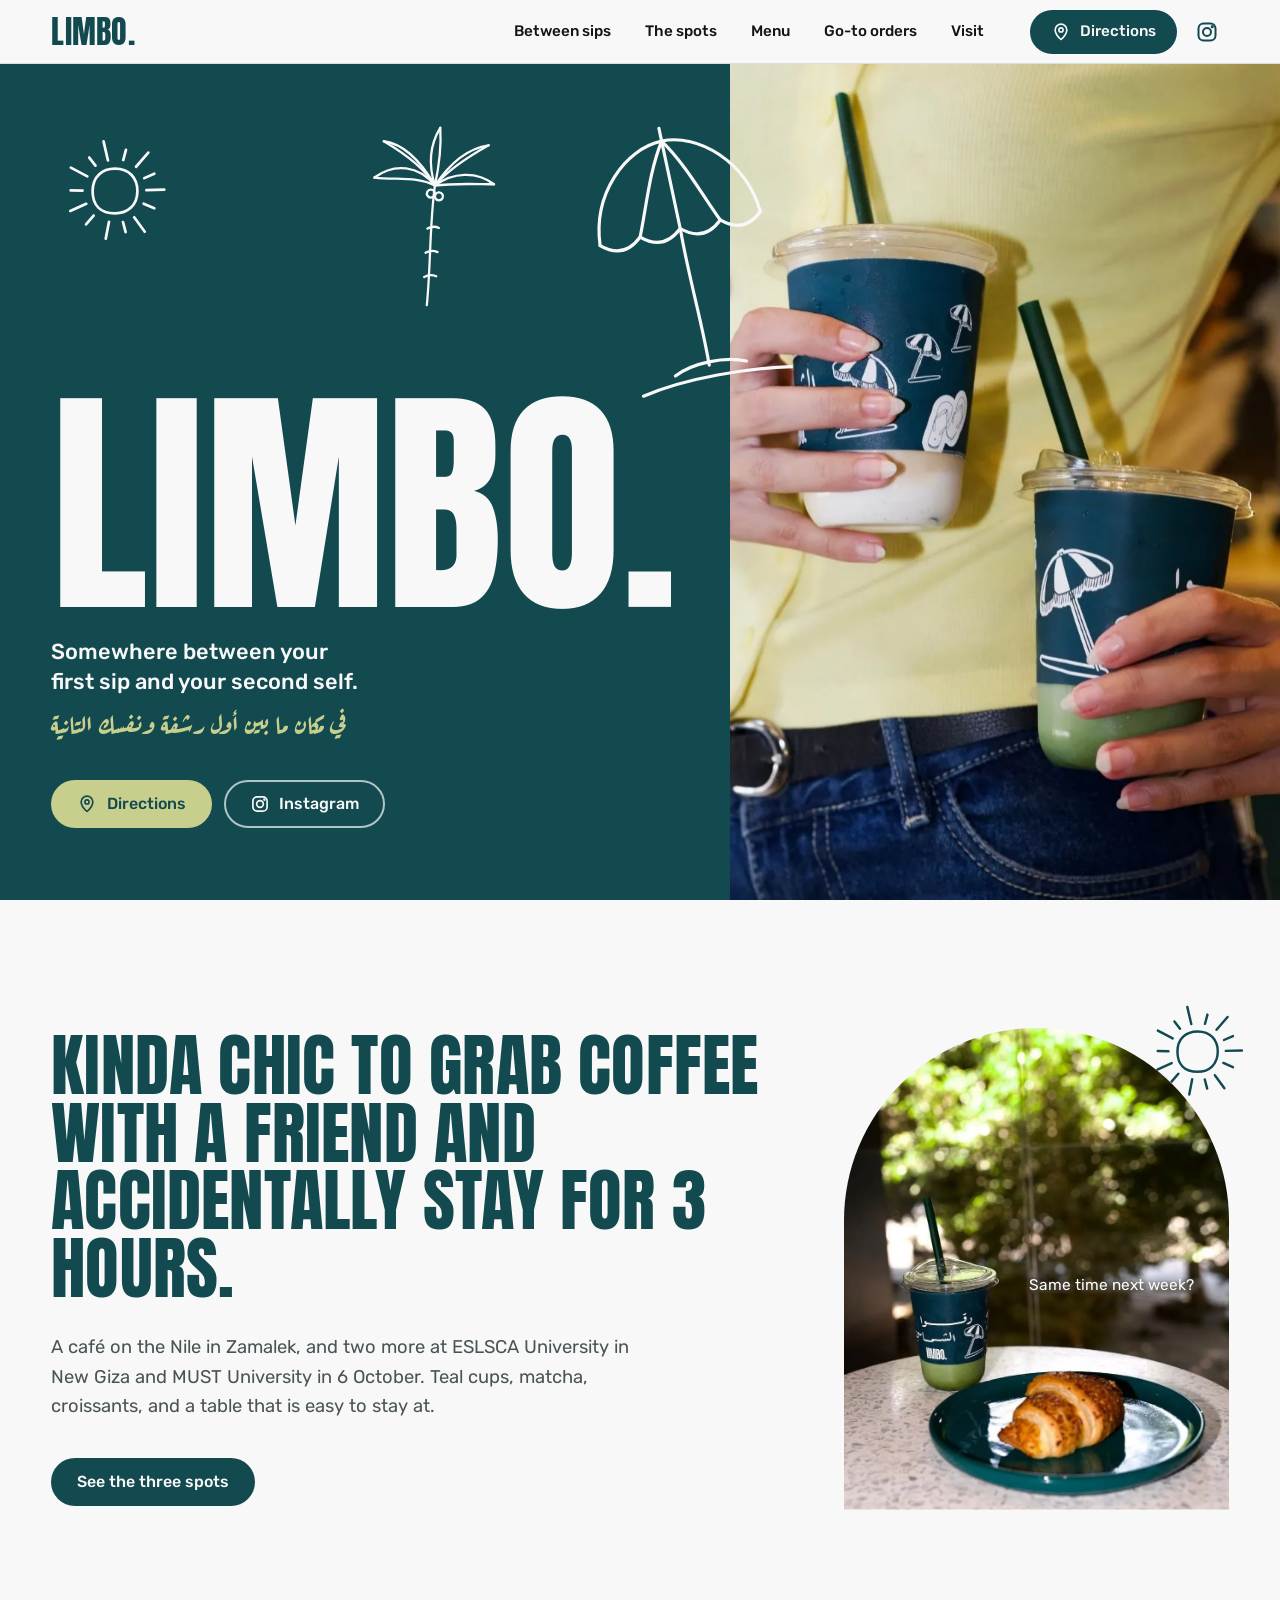
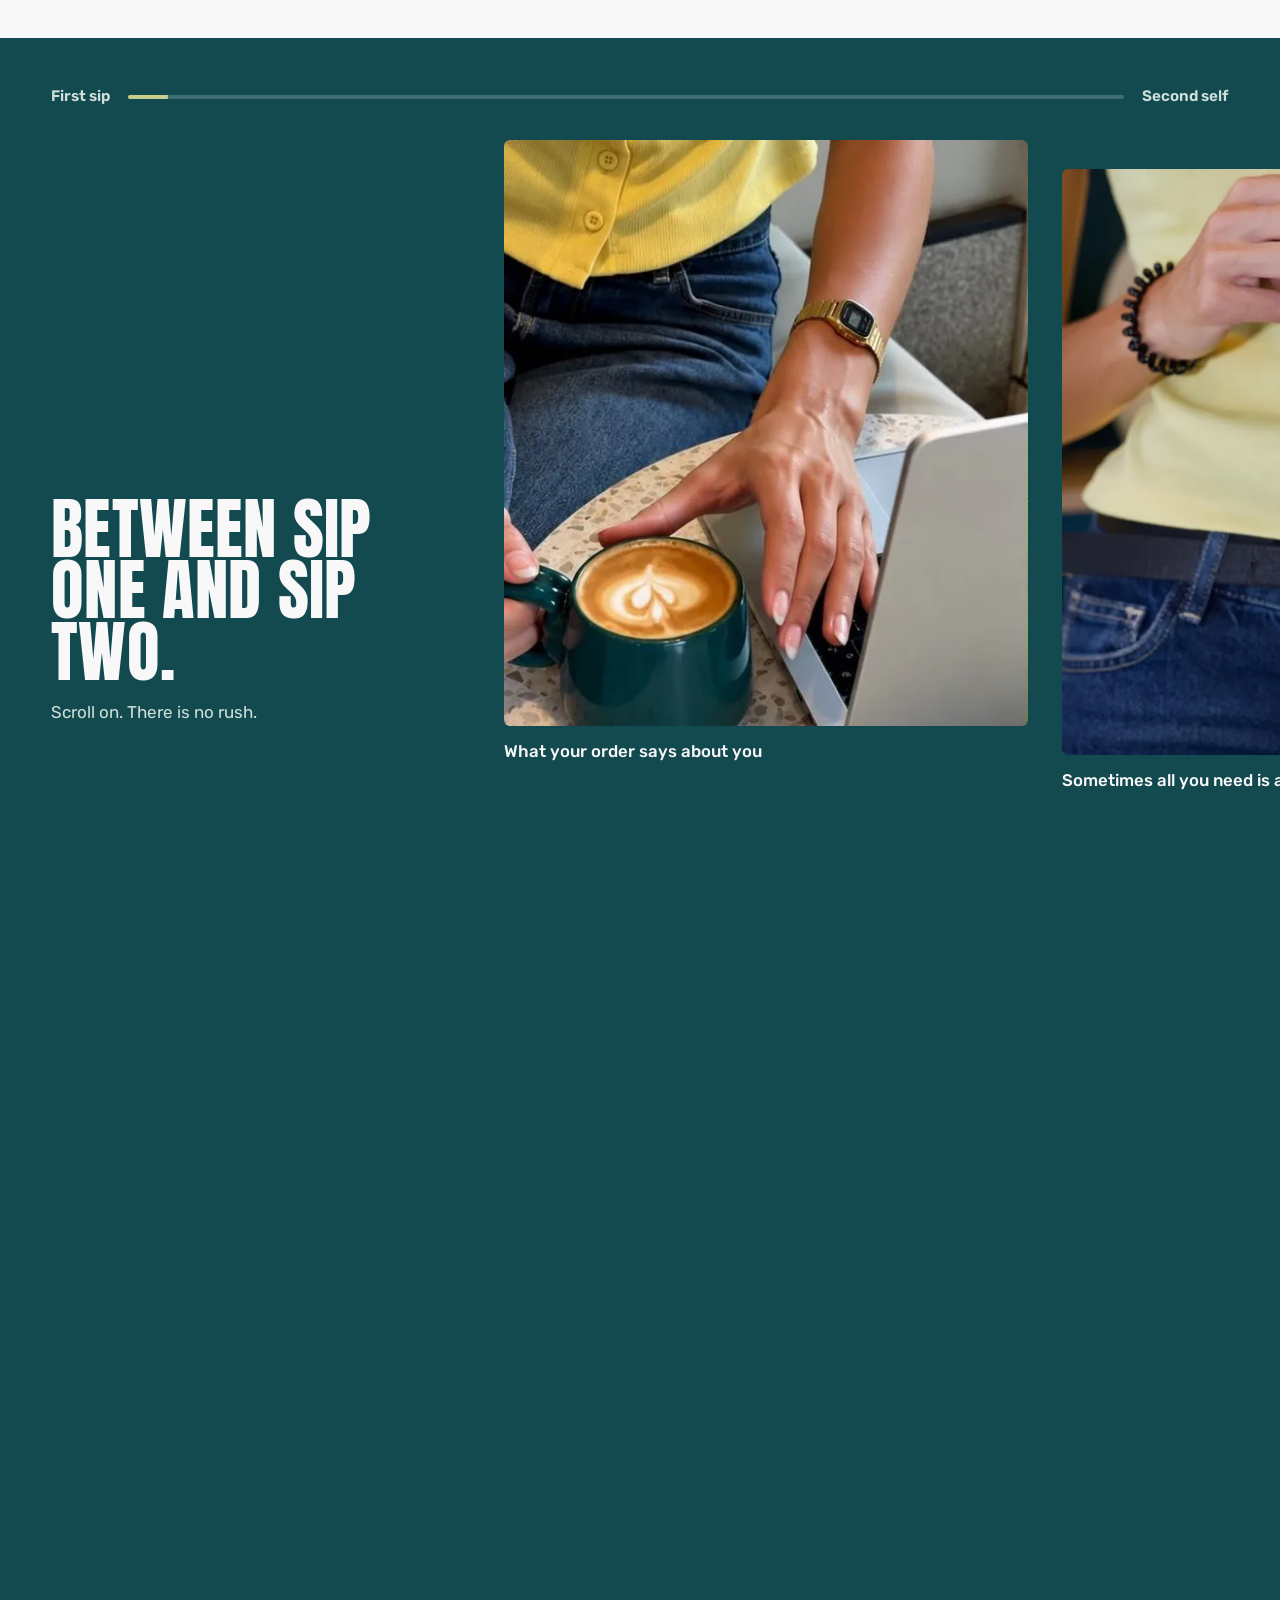
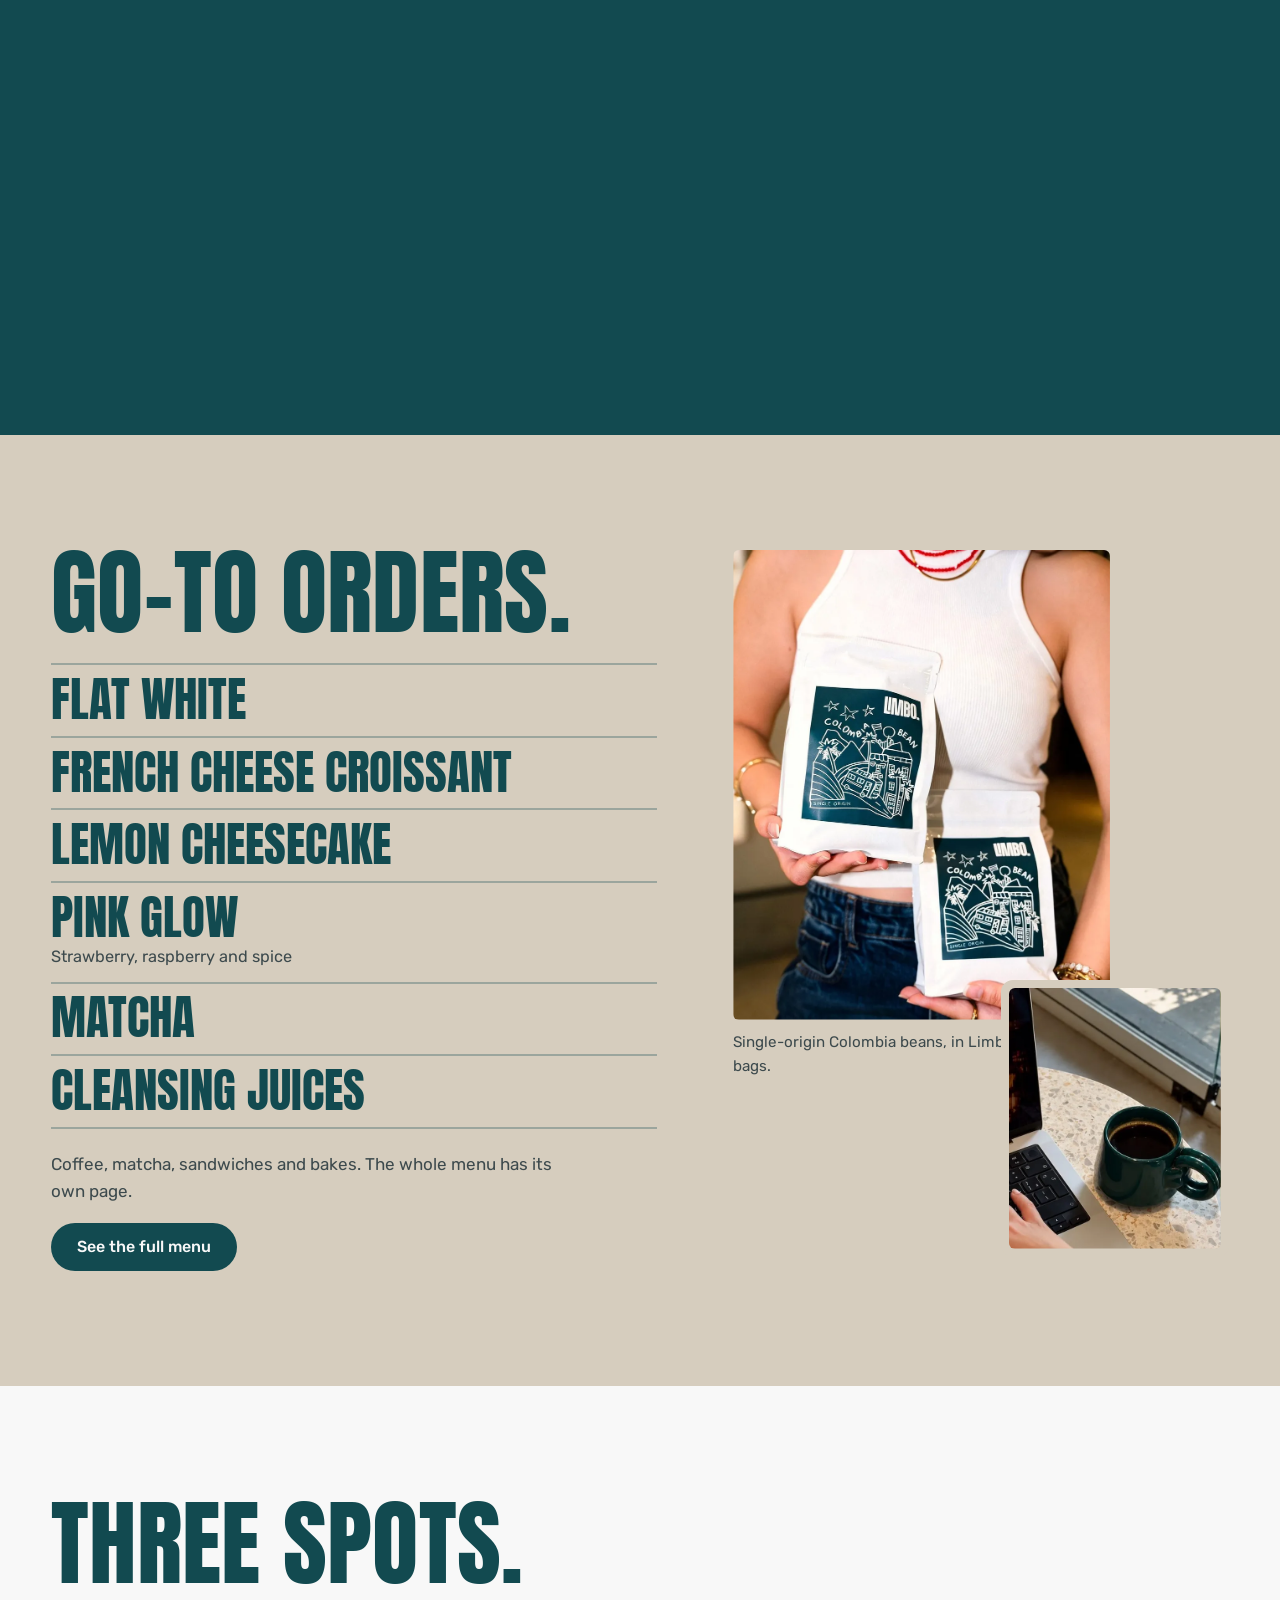
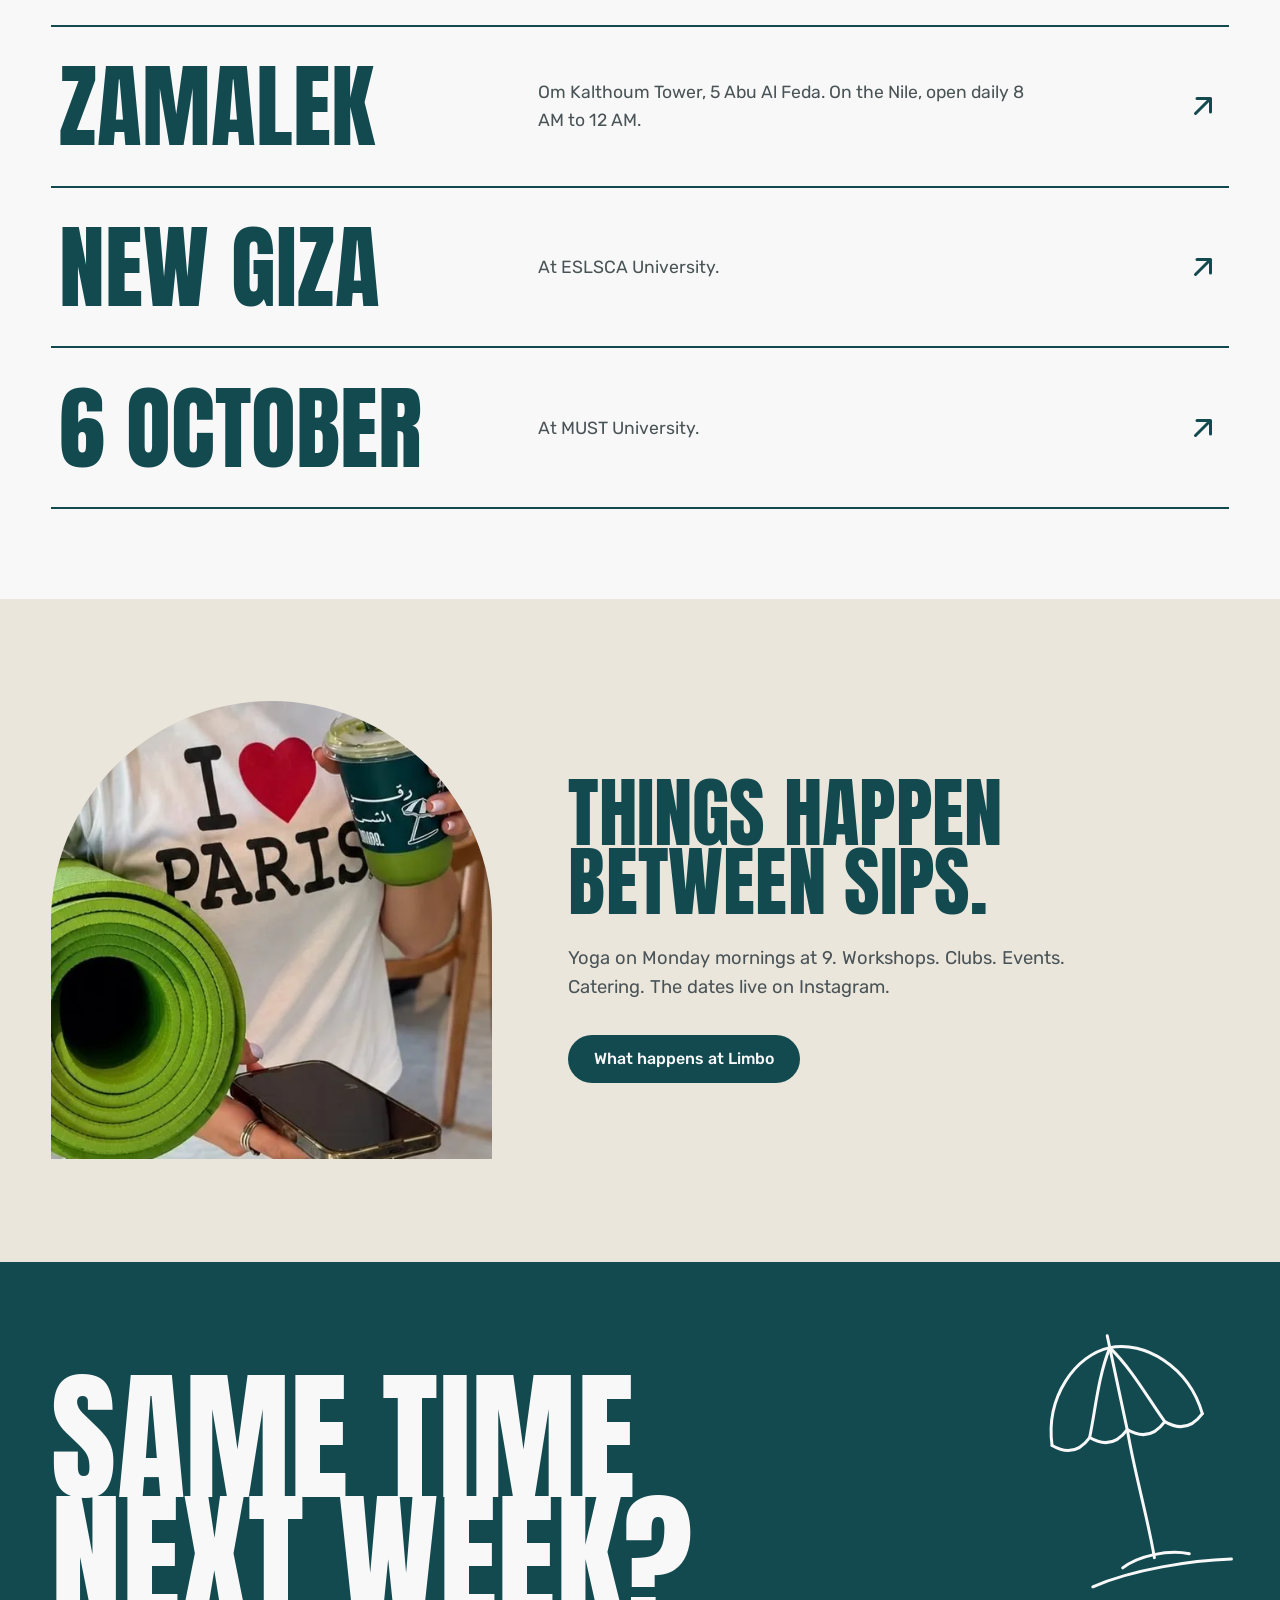
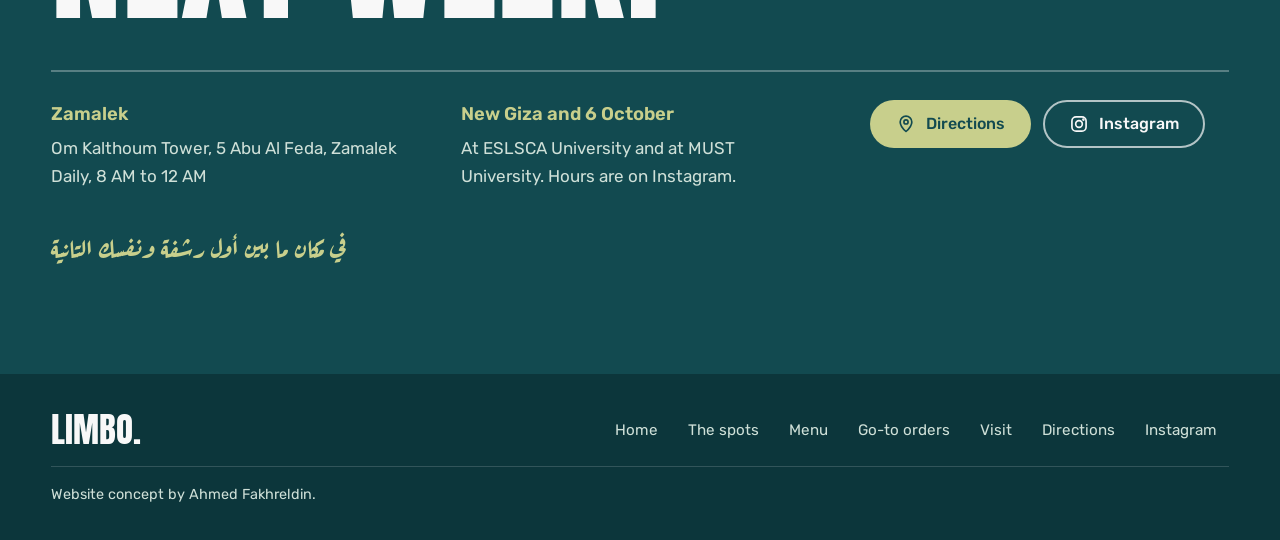
==== commit 388c19bb: "Add menu page Co-Authored-By: Claude Opus 5.5 (1M context) <noreply@anthropic.com> Claude-Session: h" ====
--- a/index.html
+++ b/index.html
@@ -26,7 +26,7 @@
 <link rel="preload" href="fonts/a6f395c16349.woff2" as="font" type="font/woff2" crossorigin>
 <link rel="preload" href="fonts/f673d854646d.woff2" as="font" type="font/woff2" crossorigin>
 <link rel="stylesheet" href="fonts.css">
-<link rel="stylesheet" href="site.css">
+<link rel="stylesheet" href="site.css?v=2">
 <script>document.documentElement.classList.add('js')</script>
 <script type="application/ld+json">{"@context": "https://schema.org", "@type": "CafeOrCoffeeShop", "name": "Limbo", "description": "Somewhere between your first sip and your second self.", "slogan": "Somewhere between your first sip and your second self.", "url": "https://ahmedfakhr1.github.io/limbo-preview/", "image": "https://ahmedfakhr1.github.io/limbo-preview/img/og.jpg", "sameAs": ["https://www.instagram.com/limbo.cairo/"], "hasMap": "https://www.google.com/maps/search/?api=1&query=Limbo+Om+Kalthoum+Tower+5+Abu+Al+Feda+Zamalek+Cairo", "address": {"@type": "PostalAddress", "streetAddress": "Om Kalthoum Tower, 5 Abu Al Feda", "addressLocality": "Zamalek", "addressRegion": "Cairo", "addressCountry": "EG"}, "openingHoursSpecification": {"@type": "OpeningHoursSpecification", "dayOfWeek": ["Monday", "Tuesday", "Wednesday", "Thursday", "Friday", "Saturday", "Sunday"], "opens": "08:00", "closes": "00:00"}}</script>
 </head>
@@ -34,7 +34,7 @@
 <a class="skip" href="#main">Skip to content</a>
 <header class="hdr"><div class="in">
   <a class="brand" href="index.html" aria-label="Limbo, home">LIMBO.</a>
-  <nav class="nav" aria-label="Main"><a href="index.html#between">Between sips</a><a href="spots.html">The spots</a><a href="index.html#bar">Go-to orders</a><a href="index.html#visit">Visit</a></nav>
+  <nav class="nav" aria-label="Main"><a href="index.html#between">Between sips</a><a href="spots.html">The spots</a><a href="menu.html">Menu</a><a href="index.html#bar">Go-to orders</a><a href="index.html#visit">Visit</a></nav>
   <div class="acts">
     <a class="btn btn-teal btn-sm hdir" href="https://www.google.com/maps/search/?api=1&query=Limbo+Om+Kalthoum+Tower+5+Abu+Al+Feda+Zamalek+Cairo" target="_blank" rel="noopener"><svg class="i" viewBox="0 0 24 24" fill="none" stroke="currentColor" stroke-width="2" stroke-linecap="round" stroke-linejoin="round" aria-hidden="true" focusable="false"><path d="M12 21s-7-6.2-7-11.5a7 7 0 0 1 14 0C19 14.8 12 21 12 21z"/><circle cx="12" cy="9.5" r="2.5"/></svg><span>Directions</span></a>
     <a class="ib hig" href="https://www.instagram.com/limbo.cairo/" target="_blank" rel="noopener" aria-label="Limbo on Instagram"><svg class="i" viewBox="0 0 24 24" fill="none" stroke="currentColor" stroke-width="2" stroke-linecap="round" stroke-linejoin="round" aria-hidden="true" focusable="false"><rect x="3.5" y="3.5" width="17" height="17" rx="5"/><circle cx="12" cy="12" r="4"/><circle cx="17.3" cy="6.7" r=".6" fill="currentColor"/></svg></a>
@@ -44,6 +44,7 @@
 <nav id="mnav" aria-label="Mobile">
   <a href="index.html">Home</a>
   <a href="spots.html">The spots</a>
+  <a href="menu.html">Menu</a>
   <a href="index.html#between">Between sips</a>
   <a href="index.html#bar">Go-to orders</a>
   <a href="index.html#visit">Visit</a>
@@ -118,8 +119,8 @@
     <div class="orders-text">
       <h2 id="bar-h" data-reveal>Go-to orders.</h2>
       <ul class="olist" data-reveal><li><span class="on">Flat white</span></li><li><span class="on">French cheese croissant</span></li><li><span class="on">Lemon cheesecake</span></li><li><span class="on">Pink glow</span><span class="od">Strawberry, raspberry and spice</span></li><li><span class="on">Matcha</span></li><li><span class="on">Cleansing juices</span></li></ul>
-      <p class="onote" data-reveal>The full menu is in the Menu highlight on Instagram. A menu page here is coming soon.</p>
-      <div class="onote-cta" data-reveal><a class="btn btn-ghost-dark" href="https://www.instagram.com/limbo.cairo/" target="_blank" rel="noopener"><svg class="i" viewBox="0 0 24 24" fill="none" stroke="currentColor" stroke-width="2" stroke-linecap="round" stroke-linejoin="round" aria-hidden="true" focusable="false"><rect x="3.5" y="3.5" width="17" height="17" rx="5"/><circle cx="12" cy="12" r="4"/><circle cx="17.3" cy="6.7" r=".6" fill="currentColor"/></svg><span>Menu on Instagram</span></a></div>
+      <p class="onote" data-reveal>Coffee, matcha, sandwiches and bakes. The whole menu has its own page.</p>
+      <div class="onote-cta" data-reveal><a class="btn btn-teal" href="menu.html"><span>See the full menu</span></a></div>
     </div>
     <div class="orders-photos">
       <figure class="op-a" data-reveal><img src="img/bags.webp" alt="Two white coffee bags with a teal label drawn in white line art, marked Limbo, Colombia Bean and Single Origin, held in front of a white top" width="900" height="1123" loading="lazy" decoding="async" sizes="(min-width: 900px) 28vw, 60vw"><figcaption>Single-origin Colombia beans, in Limbo bags.</figcaption></figure>
@@ -177,7 +178,7 @@
 <footer class="ftr on-dark"><div class="in">
   <a class="fbrand" href="index.html" aria-label="Limbo, home">LIMBO.</a>
   <nav class="fnav" aria-label="Footer">
-    <a href="index.html">Home</a><a href="spots.html">The spots</a><a href="index.html#bar">Go-to orders</a><a href="index.html#visit">Visit</a>
+    <a href="index.html">Home</a><a href="spots.html">The spots</a><a href="menu.html">Menu</a><a href="index.html#bar">Go-to orders</a><a href="index.html#visit">Visit</a>
     <a href="https://www.google.com/maps/search/?api=1&query=Limbo+Om+Kalthoum+Tower+5+Abu+Al+Feda+Zamalek+Cairo" target="_blank" rel="noopener">Directions</a><a href="https://www.instagram.com/limbo.cairo/" target="_blank" rel="noopener">Instagram</a>
   </nav>
   <p class="fsmall">Website concept by Ahmed Fakhreldin.</p>
@@ -186,6 +187,6 @@
   <a class="btn btn-teal" href="https://www.google.com/maps/search/?api=1&query=Limbo+Om+Kalthoum+Tower+5+Abu+Al+Feda+Zamalek+Cairo" target="_blank" rel="noopener"><svg class="i" viewBox="0 0 24 24" fill="none" stroke="currentColor" stroke-width="2" stroke-linecap="round" stroke-linejoin="round" aria-hidden="true" focusable="false"><path d="M12 21s-7-6.2-7-11.5a7 7 0 0 1 14 0C19 14.8 12 21 12 21z"/><circle cx="12" cy="9.5" r="2.5"/></svg><span>Directions</span></a>
   <a class="btn btn-kraft" href="https://www.instagram.com/limbo.cairo/" target="_blank" rel="noopener"><svg class="i" viewBox="0 0 24 24" fill="none" stroke="currentColor" stroke-width="2" stroke-linecap="round" stroke-linejoin="round" aria-hidden="true" focusable="false"><rect x="3.5" y="3.5" width="17" height="17" rx="5"/><circle cx="12" cy="12" r="4"/><circle cx="17.3" cy="6.7" r=".6" fill="currentColor"/></svg><span>Instagram</span></a>
 </div>
-<script src="app.js"></script>
+<script src="app.js?v=2"></script>
 </body>
 </html>
--- a/site.css
+++ b/site.css
@@ -249,6 +249,47 @@
 .closer h2{font-size:clamp(3.4rem,10vw,10rem);line-height:.88;margin-bottom:clamp(26px,3.4vw,44px);max-width:9em}
 .a-c-sun{position:absolute;top:clamp(40px,5vw,80px);right:max(var(--gut),calc((100vw - var(--maxw)) / 2));width:clamp(100px,14vw,210px)}
 
+/* ---------- menu page */
+.sr{position:absolute;width:1px;height:1px;overflow:hidden;clip:rect(0 0 0 0);white-space:nowrap}
+.p-menu{--mj:61px}
+.p-menu .phero{padding:clamp(48px,6vw,88px) 0 clamp(40px,5vw,64px)}
+.p-menu .phero .wm{font-size:clamp(4.4rem,12vw,11rem)}
+.mjump{position:sticky;top:var(--hdr);z-index:40;background:rgba(248,248,248,.96);-webkit-backdrop-filter:blur(10px);backdrop-filter:blur(10px);border-bottom:1px solid rgba(18,74,80,.14)}
+.mj-track{display:flex;gap:8px;padding-block:8px;overflow-x:auto;scrollbar-width:none;-webkit-overflow-scrolling:touch}
+.mj-track::-webkit-scrollbar{display:none}
+.mj-track a{flex:none;display:inline-flex;align-items:center;min-height:44px;padding:0 18px;border:2px solid rgba(18,74,80,.3);border-radius:999px;white-space:nowrap;text-decoration:none;font-weight:500;font-size:.95rem;color:var(--teal);transition:background .2s,color .2s,border-color .2s}
+.mj-track a:hover{background:var(--kraft-lt)}
+.mj-track a[aria-current="true"]{background:var(--teal);border-color:var(--teal);color:var(--paper)}
+.msec{scroll-margin-top:calc(var(--hdr) + var(--mj) + 6px);padding:clamp(40px,6vw,84px) 0;border-top:2px solid var(--teal)}
+.mjump+.msec{border-top:0}
+.msec .in{display:grid;grid-template-columns:minmax(0,.72fr) minmax(0,1.28fr);gap:clamp(24px,5vw,80px);align-items:start}
+.msec h2{font-size:clamp(2.7rem,5.4vw,5.2rem);line-height:.92}
+.m-note{margin-top:12px;color:var(--muted);font-size:1.05rem}
+.m-photo{margin-top:26px;max-width:230px}
+.m-photo img{display:block;width:100%;border-radius:999px 999px 0 0}
+.mg-t{font:400 clamp(1.5rem,2.4vw,2rem)/1.1 var(--display);text-transform:uppercase;color:var(--matcha-ink);margin:30px 0 4px}
+.mlist li{display:flex;justify-content:space-between;align-items:baseline;gap:20px;padding:14px 0;border-top:2px solid rgba(18,74,80,.2)}
+.mlist:last-child li:last-child{border-bottom:2px solid rgba(18,74,80,.2)}
+.mi-t{display:flex;flex-direction:column;min-width:0}
+.mi-n{font-weight:500;font-size:1.1rem;line-height:1.35}
+.mi-d{color:var(--muted);font-size:.95rem;line-height:1.45}
+.mi-p{flex:none;font:400 clamp(1.6rem,2.3vw,2.1rem)/1 var(--display);color:var(--teal);letter-spacing:.01em}
+.mi-by{font:500 .9rem/1.2 var(--body);color:var(--matcha-ink);letter-spacing:0}
+.mshelf{background:var(--kraft-lt);border-top:2px solid var(--teal);padding-top:clamp(40px,5vw,72px)}
+.shelf-t{font-size:clamp(1.6rem,2.4vw,2.2rem)!important;line-height:1!important;color:var(--matcha-ink)}
+.mshelf .msec{border-top:2px solid rgba(18,74,80,.25);padding:clamp(32px,4.5vw,60px) 0}
+.mshelf .msec:first-of-type{border-top:0;padding-top:clamp(16px,2vw,24px)}
+.m-body>.mg-t:first-child{margin-top:0}
+.mshelf .msec:last-of-type{padding-bottom:clamp(48px,6vw,84px)}
+.mshelf .msec h2{font-size:clamp(2.2rem,4vw,3.8rem)}
+.mend{border-top:2px solid var(--teal);padding:28px 0 clamp(36px,5vw,64px);color:var(--muted)}
+@media (max-width:899px){
+  .p-menu{--mj:61px}
+  .p-menu .phero{padding-top:92px}
+  .msec .in{grid-template-columns:minmax(0,1fr);gap:18px}
+  .m-photo{display:none}
+}
+
 /* ---------- tablet and mobile */
 @media (max-width:1100px){
   .nav a{padding:0 10px;font-size:.9rem}
